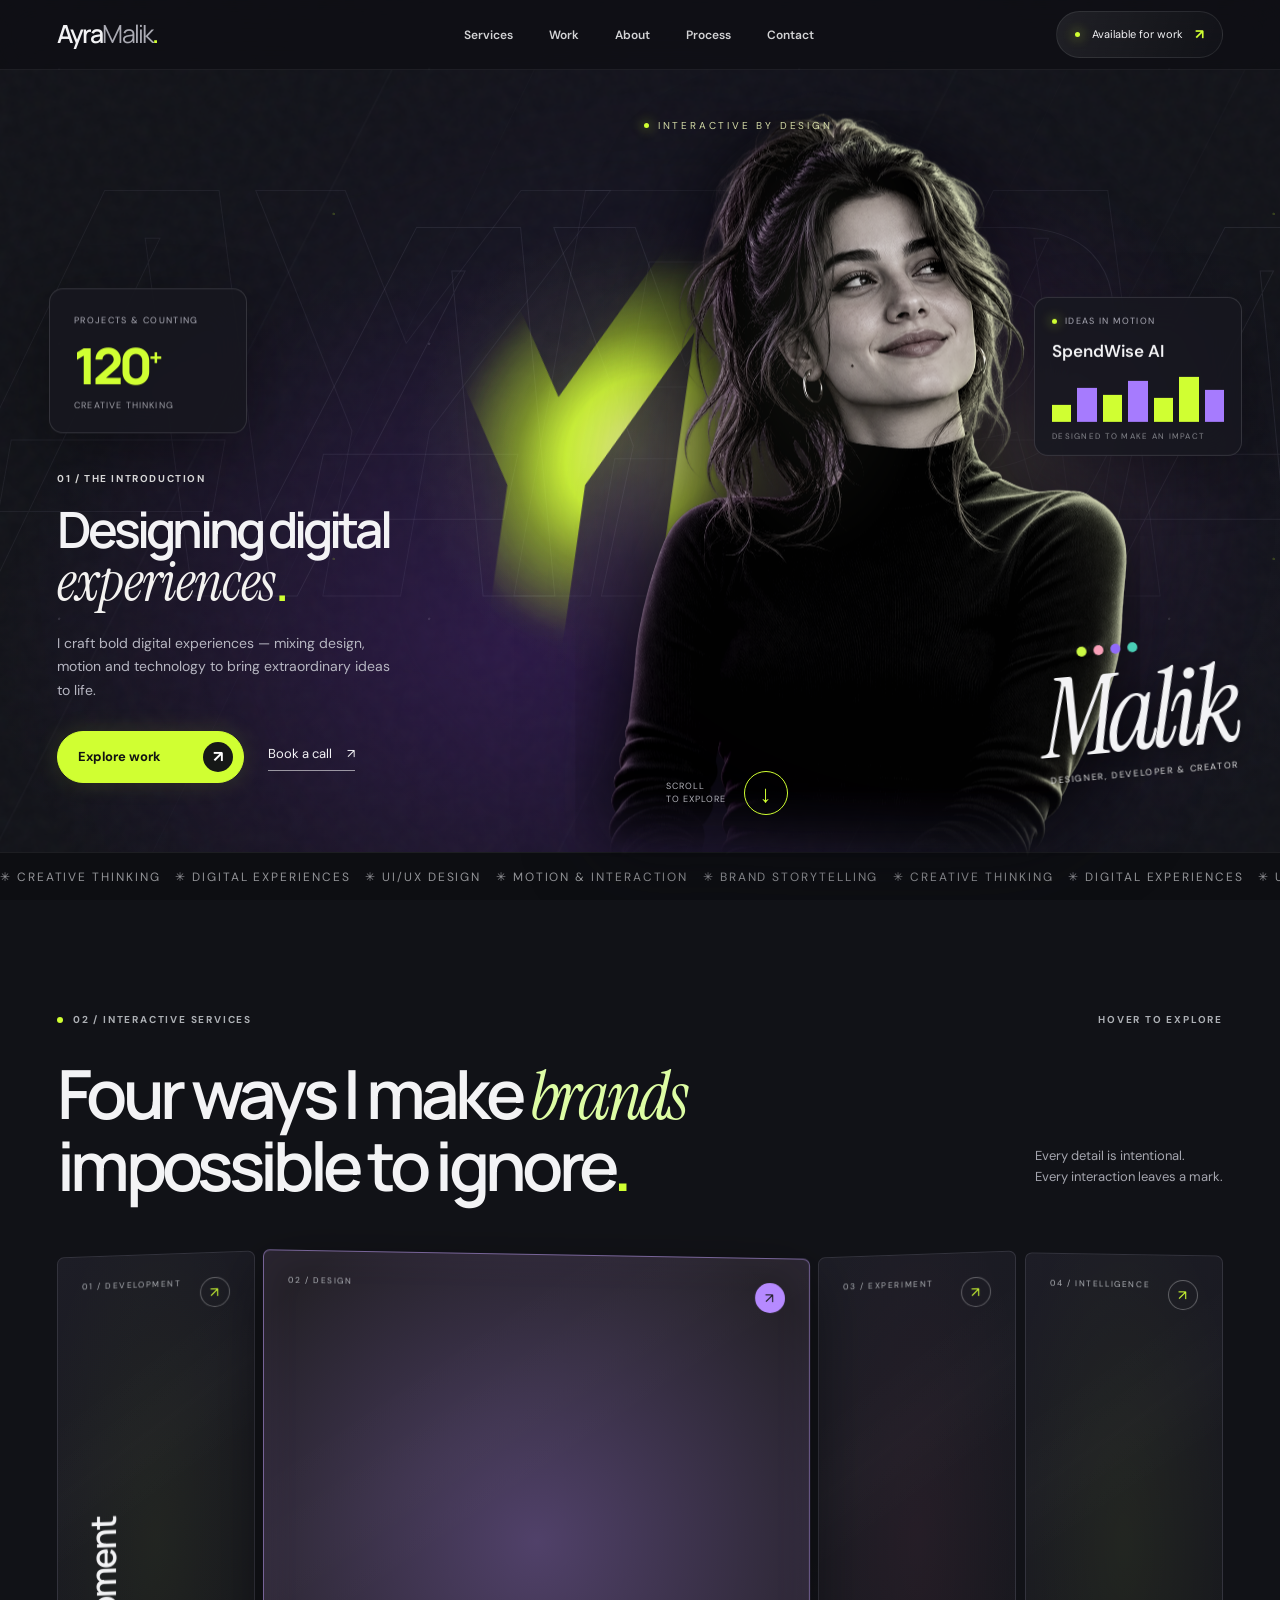
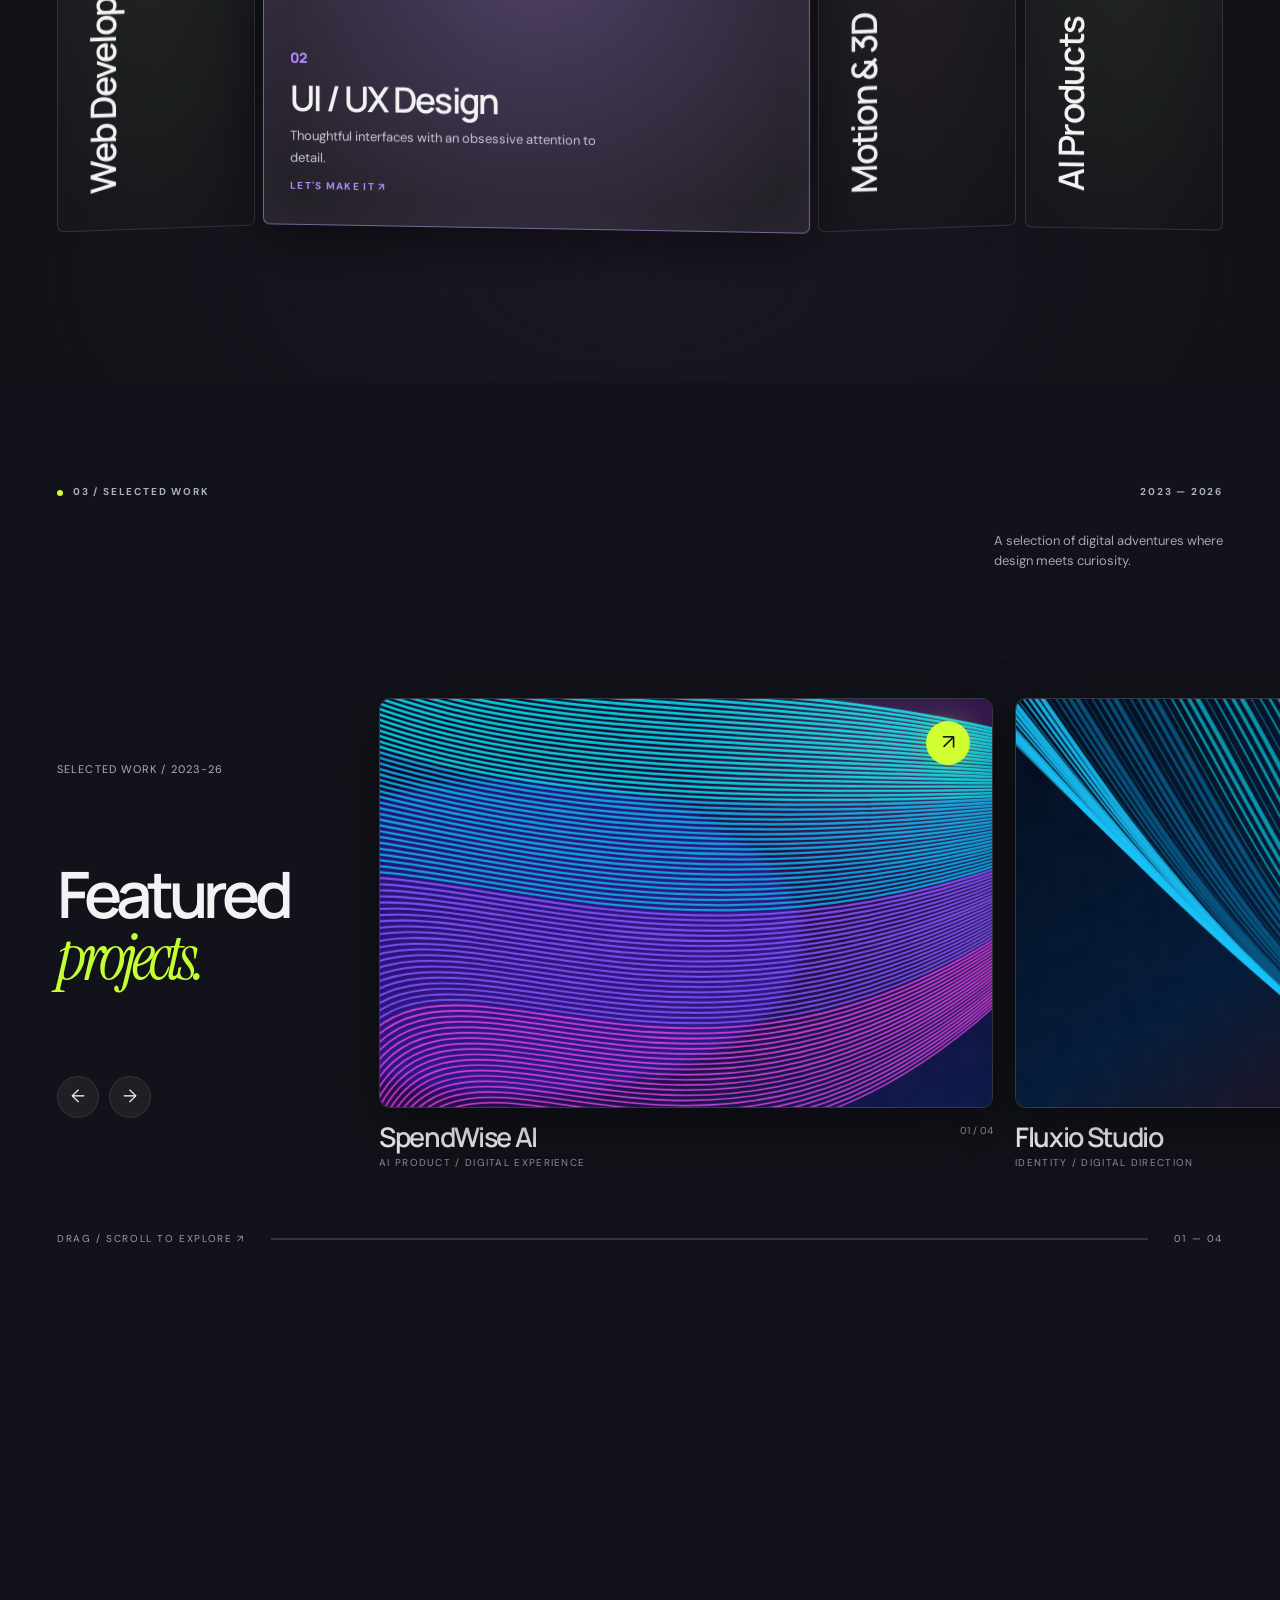
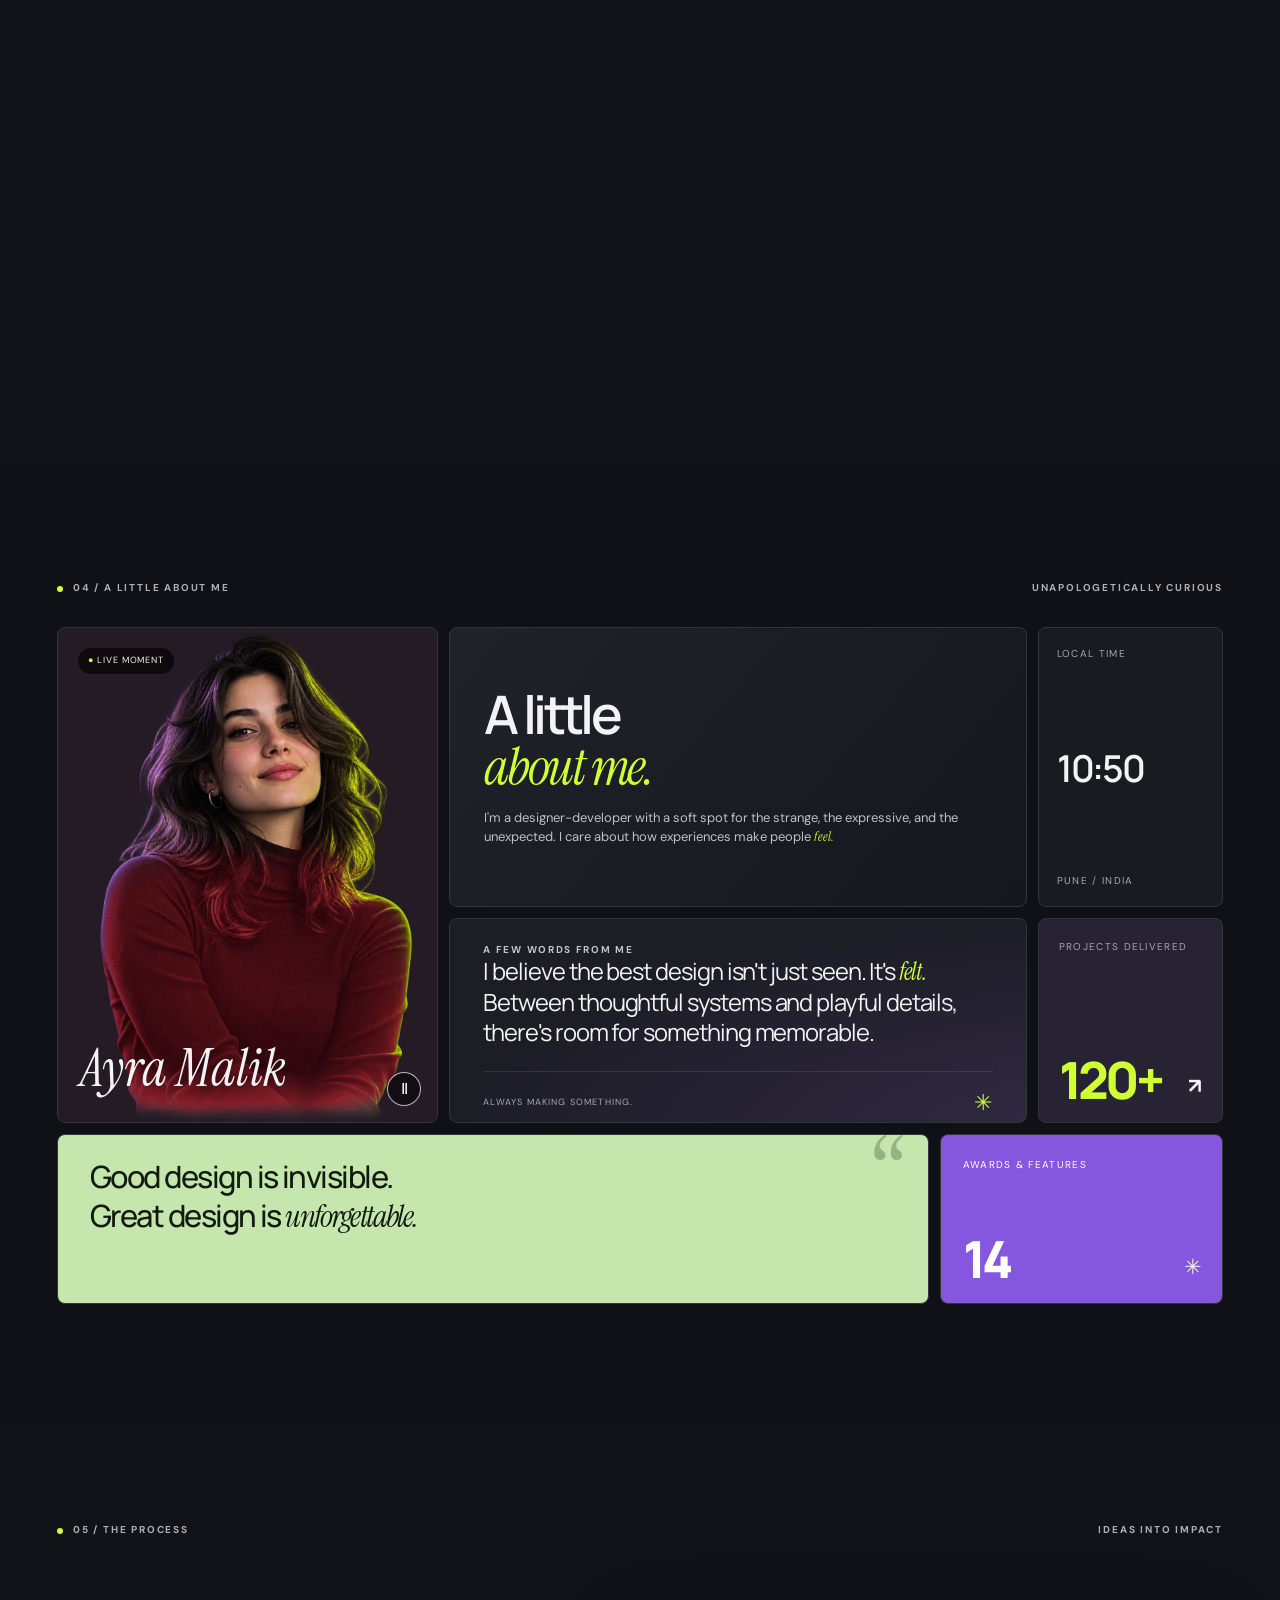
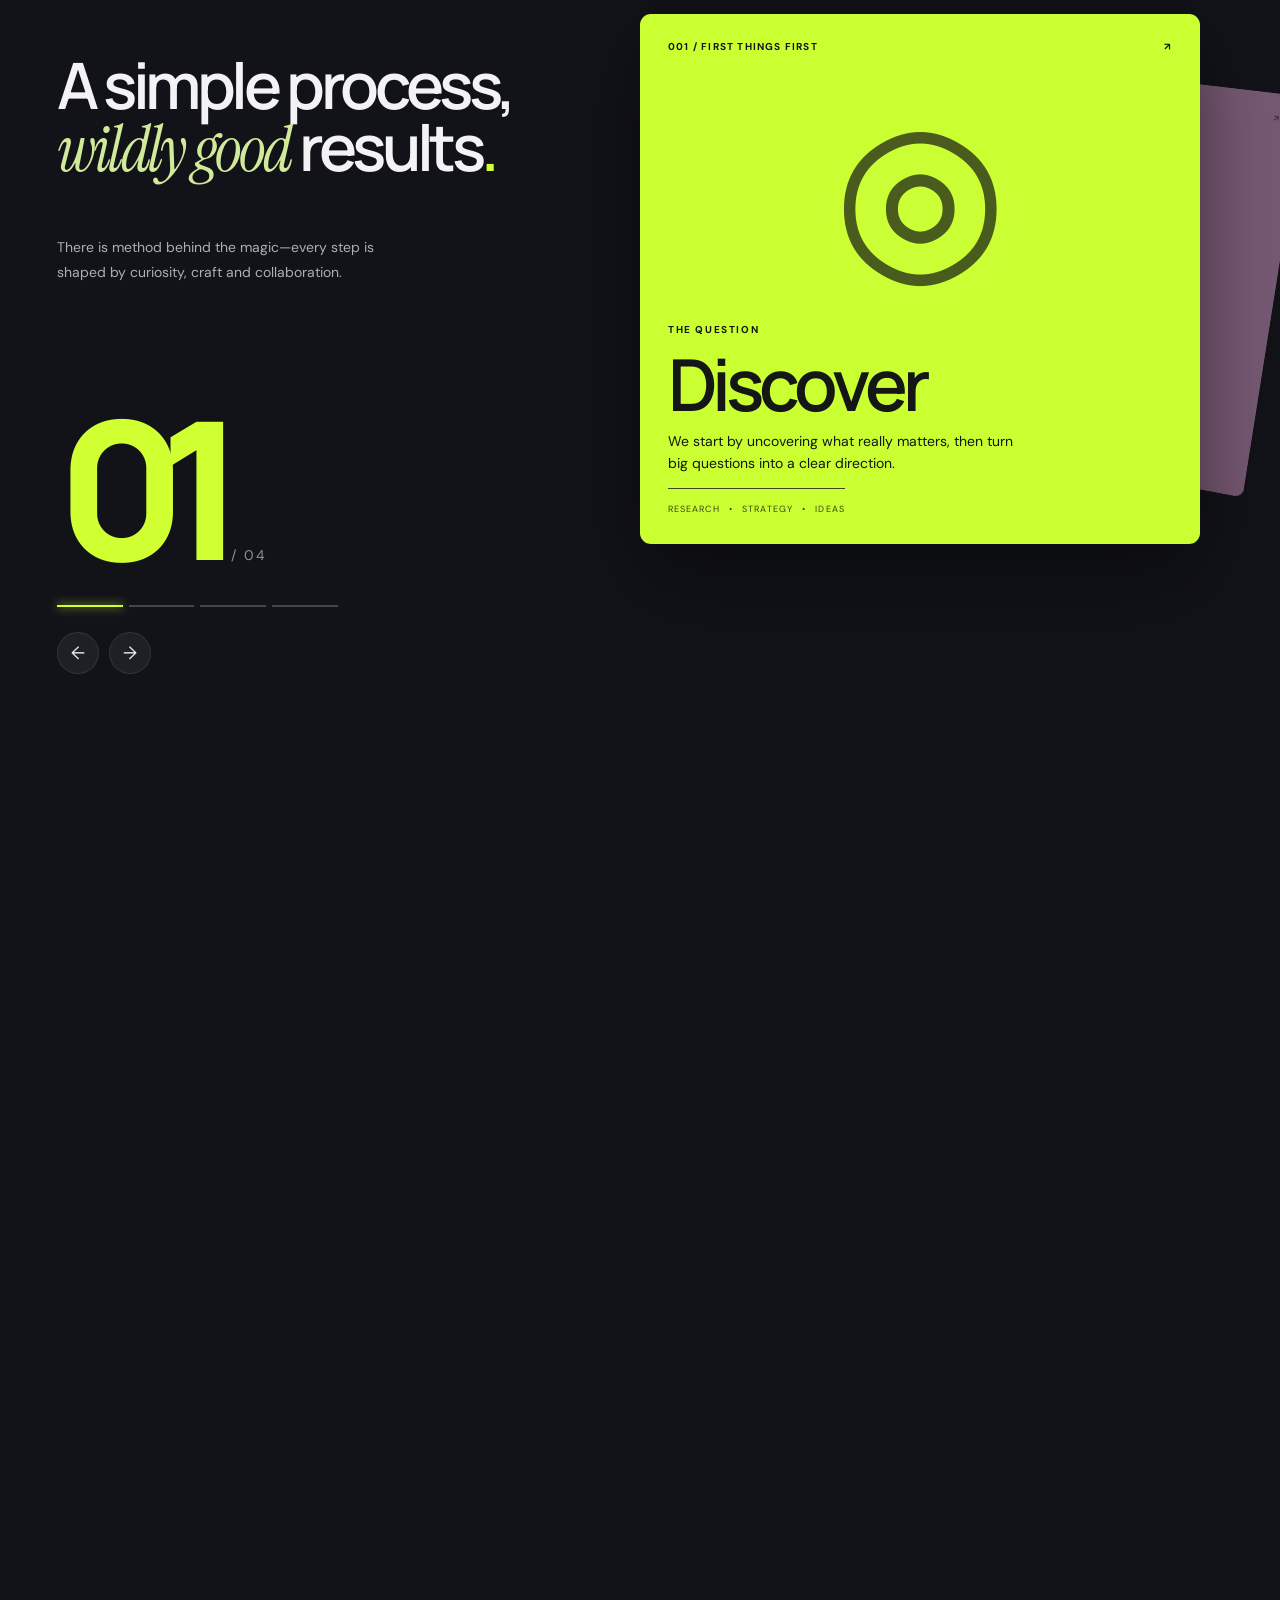
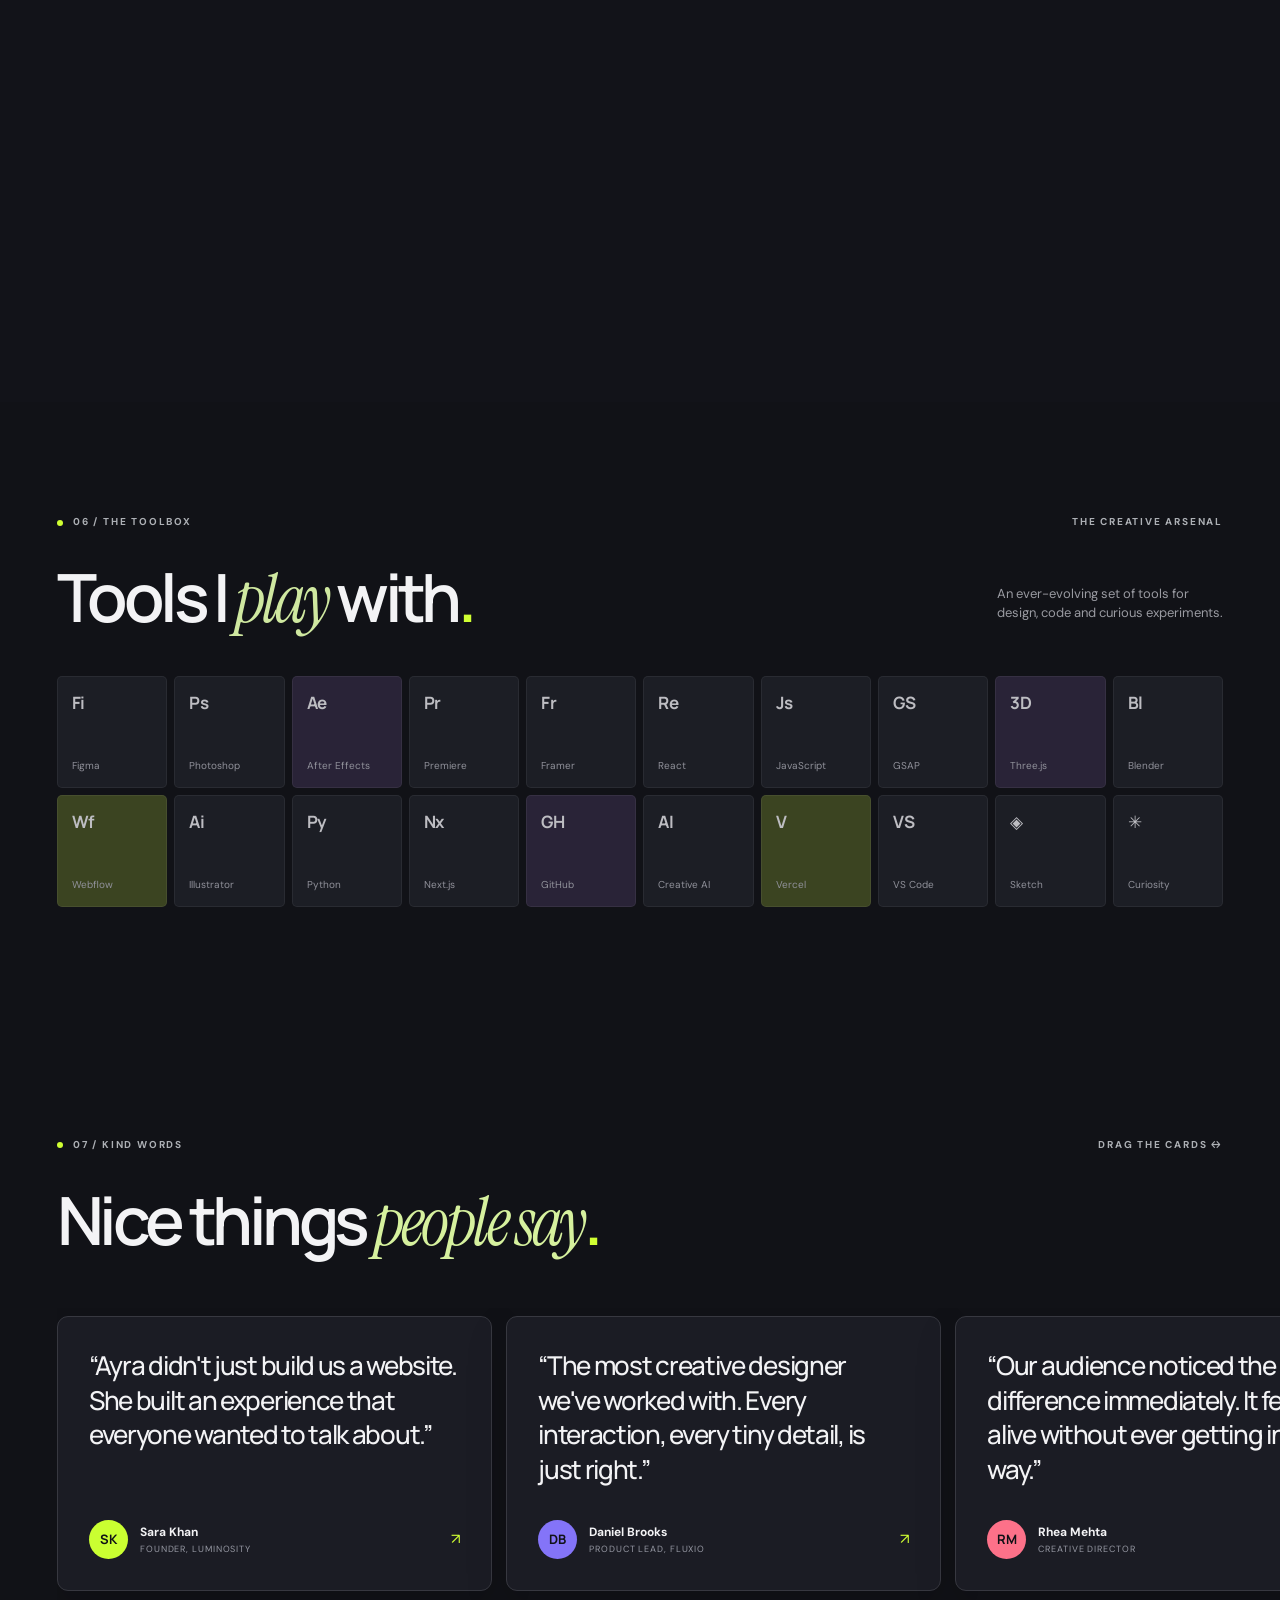
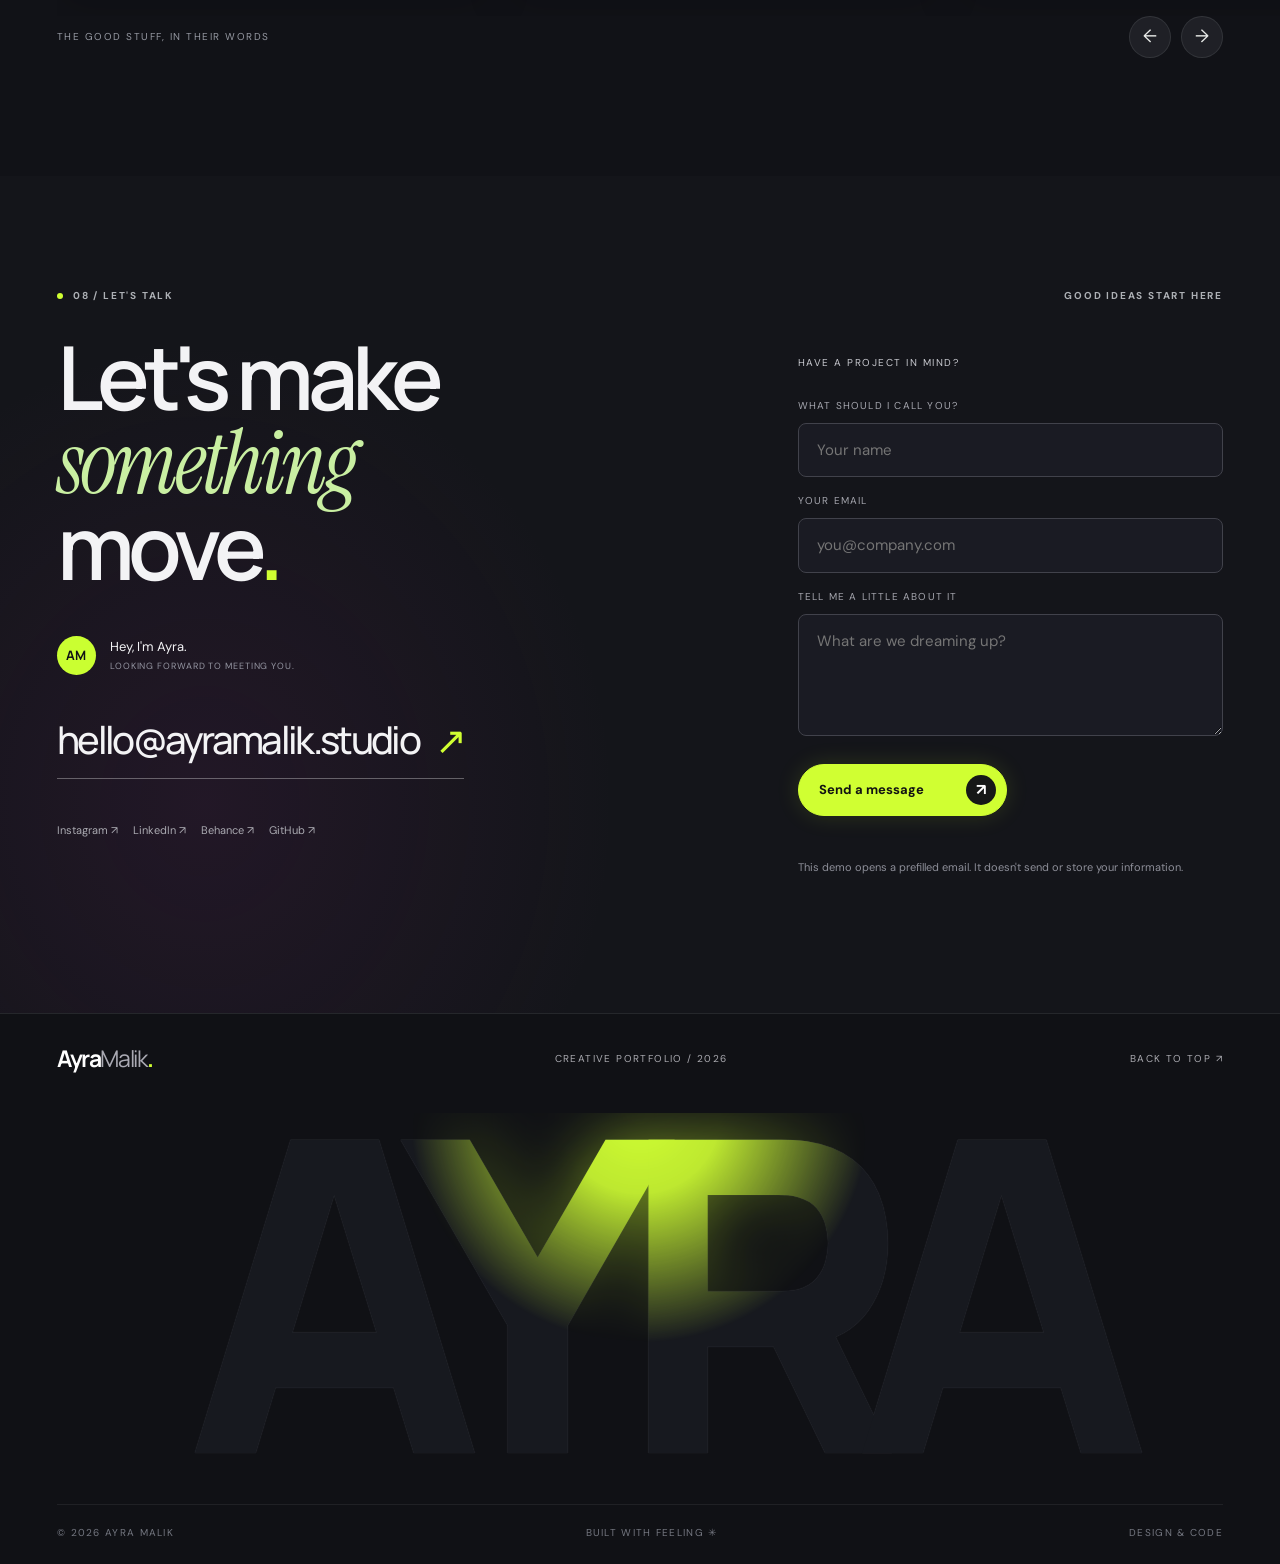
==== index.html @ 883110b2 "feat: add complete LimeShift AYRA V6 theme, high-res media, docs and QA evidence" ====
<!doctype html>
<html lang="en"><head>
<meta charset="utf-8"><meta name="viewport" content="width=device-width,initial-scale=1,viewport-fit=cover"><meta name="theme-color" content="#101114"><meta name="description" content="LimeShift theme — AYRA / Ayra Malik demo, an interactive creative portfolio with a cursor-reactive portrait, cinematic services, project gallery and motion-rich storytelling.">
<title>LimeShift — AYRA Interactive Portfolio Demo</title>
<link rel="preconnect" href="https://fonts.googleapis.com"><link rel="preconnect" href="https://fonts.gstatic.com" crossorigin>
<link href="https://fonts.googleapis.com/css2?family=DM+Sans:wght@400;500;600;700&family=Manrope:wght@400;500;600;700;800&family=Instrument+Serif:ital@0;1&display=swap" rel="stylesheet" media="print" onload="this.media='all'">
<link rel="stylesheet" href="styles.css">
<link rel="stylesheet" href="fidelity.css">
<script defer src="app.js"></script>
<script defer src="fidelity.js"></script>
</head><body>
<div class="intro" id="intro" aria-hidden="true"><div class="intro-slants"></div><div class="intro-word" aria-label="AYRA"><span>A</span><span>Y</span><span>R</span><span>A</span></div><small>DESIGN WITH INTENTION / PORTFOLIO 2026</small><button class="skip-intro" tabindex="-1" type="button">SKIP INTRO ↗</button></div>
<div class="cursor-ring" id="cursor-ring" aria-hidden="true"></div><div class="cursor-dot" id="cursor-dot" aria-hidden="true"></div>
<div class="site-progress" aria-hidden="true"><span></span></div>
<header class="site-header" id="top"><a href="#top" class="brand" aria-label="Ayra Malik home">Ayra<span>Malik</span><i>.</i></a><nav aria-label="Main navigation" id="main-nav"><a href="#services">Services</a><a href="#work">Work</a><a href="#about">About</a><a href="#process">Process</a><a href="#contact">Contact</a></nav><a href="#contact" class="availability magnetic"><span class="status-dot"></span>Available for work <b>↗</b></a><button id="menu-toggle" class="menu-toggle" type="button" aria-controls="main-nav" aria-expanded="false" aria-label="Open navigation"><span></span><span></span></button></header>
<main>
<section class="hero" id="home" aria-labelledby="hero-title" data-accent="hero">
 <div class="hero-grid"></div><div class="hero-noise"></div><div class="hero-purple"></div><div class="hero-halo" aria-hidden="true"></div><div class="hero-wire hero-wire-a" aria-hidden="true">AYRA</div><div class="hero-outline" aria-hidden="true">AYRA</div>
 <div class="hero-label"><span class="status-dot"></span> INTERACTIVE BY DESIGN</div>
 <div class="hero-big" id="hero-big" aria-hidden="true">AYRA</div>
 <div class="hero-portrait-wrap" id="hero-portrait-wrap"><div class="hero-portrait-glow"></div><div class="hero-portrait-depth" id="hero-portrait-depth"><img src="assets/hero-portrait.webp" width="1086" height="1448" alt="Creative designer Ayra, portrait with dark clothing and wavy hair" class="hero-portrait" decoding="async"><img src="assets/eyes-left.webp" width="1086" height="1448" class="hero-portrait eye-overlay" data-gaze="left" alt="" aria-hidden="true" decoding="async"><img src="assets/eyes-right.webp" width="1086" height="1448" class="hero-portrait eye-overlay" data-gaze="right" alt="" aria-hidden="true" decoding="async"><img src="assets/eyes-up.webp" width="1086" height="1448" class="hero-portrait eye-overlay" data-gaze="up" alt="" aria-hidden="true" decoding="async"><img src="assets/eyes-down.webp" width="1086" height="1448" class="hero-portrait eye-overlay" data-gaze="down" alt="" aria-hidden="true" decoding="async"></div><div class="hero-portrait-sheen"></div><span class="face-light" aria-hidden="true"></span></div>
 <div class="hero-float-card metrics-card" data-depth=".2"><small>PROJECTS & COUNTING</small><strong><span id="metric-counter">120</span><sup>+</sup></strong><span>CREATIVE THINKING</span></div>
 <div class="hero-float-card graph-card" data-depth="-.12"><small><span class="status-dot"></span> IDEAS IN MOTION</small><strong>SpendWise AI</strong><div class="bar-graph" aria-hidden="true"><span></span><span></span><span></span><span></span><span></span><span></span><span></span></div><p>DESIGNED TO MAKE AN IMPACT</p></div>
 <div class="hero-content"><span class="mini-index">01 / THE INTRODUCTION</span><h1 id="hero-title">Designing digital<br><em>experiences</em><span class="acid">.</span></h1><p>I craft bold digital experiences — mixing design, motion and technology to bring extraordinary ideas to life.</p><div class="hero-actions"><a class="button-acid magnetic" href="#work">Explore work <span>↗</span></a><a href="#contact" class="link-line magnetic">Book a call <b>↗</b></a></div></div>
 <div class="hero-signature"><div class="color-dots"><i></i><i></i><i></i><i></i></div><span>Malik</span><small>DESIGNER, DEVELOPER &amp; CREATOR</small></div>
 <a class="hero-down" href="#services" aria-label="Scroll to services"><span>SCROLL<br>TO EXPLORE</span><b>↓</b></a><div class="marquee" aria-hidden="true"><div>✳ CREATIVE THINKING &nbsp; ✳ DIGITAL EXPERIENCES &nbsp; ✳ UI/UX DESIGN &nbsp; ✳ MOTION & INTERACTION &nbsp; ✳ BRAND STORYTELLING &nbsp; ✳ CREATIVE THINKING &nbsp; ✳ DIGITAL EXPERIENCES &nbsp; ✳ UI/UX DESIGN &nbsp; ✳ MOTION & INTERACTION &nbsp; ✳ BRAND STORYTELLING &nbsp;</div></div>
</section>
<section class="services section" id="services" aria-labelledby="services-title"><div class="section-index"><span>02 / INTERACTIVE SERVICES</span><span>HOVER TO EXPLORE</span></div><div class="services-head"><h2 id="services-title" class="reveal">Four ways I make <em>brands</em><br>impossible to ignore<span class="acid">.</span></h2><p>Every detail is intentional.<br>Every interaction leaves a mark.</p></div><div class="services-grid" id="services-grid">
 <article class="service-card" role="button" data-accent="#bfed35" tabindex="0"><div class="service-top"><small>01 / DEVELOPMENT</small><span class="service-arrow">↗</span></div><div class="service-shine"></div><div class="service-inner"><span class="service-index">01</span><h3>Web Development</h3><p>Fast, functional websites built to stand out and perform.</p><span class="service-discover">LET'S MAKE IT ↗</span></div></article>
 <article class="service-card is-active" role="button" data-accent="#b68aff" tabindex="0"><div class="service-top"><small>02 / DESIGN</small><span class="service-arrow">↗</span></div><div class="service-shine"></div><div class="service-inner"><span class="service-index">02</span><h3>UI / UX Design</h3><p>Thoughtful interfaces with an obsessive attention to detail.</p><span class="service-discover">LET'S MAKE IT ↗</span></div></article>
 <article class="service-card" role="button" data-accent="#ff669a" tabindex="0"><div class="service-top"><small>03 / EXPERIMENT</small><span class="service-arrow">↗</span></div><div class="service-shine"></div><div class="service-inner"><span class="service-index">03</span><h3>Motion & 3D</h3><p>Vivid animation and dimensional worlds with purpose.</p><span class="service-discover">LET'S MAKE IT ↗</span></div></article>
 <article class="service-card" role="button" data-accent="#caff32" tabindex="0"><div class="service-top"><small>04 / INTELLIGENCE</small><span class="service-arrow">↗</span></div><div class="service-shine"></div><div class="service-inner"><span class="service-index">04</span><h3>AI Products</h3><p>Human-first products powered by intelligent technology.</p><span class="service-discover">LET'S MAKE IT ↗</span></div></article>
 </div></section>
<section class="work" id="work" aria-labelledby="work-title"><div class="work-sticky" id="work-sticky"><div class="work-head"><div class="section-index"><span>03 / SELECTED WORK</span><span>2023 — 2026</span></div><div class="work-heading-wrap"><h2 id="work-title" class="reveal">Selected<br><em>work</em><span class="acid">.</span></h2><p>A selection of digital adventures where<br>design meets curiosity.</p></div></div><div class="work-view"><div class="work-track" id="work-track"><div class="project-intro"><span>SELECTED WORK / 2023-26</span><strong>Featured<br><em>projects.</em></strong><div><button id="work-prev" aria-label="Previous project" type="button">←</button><button id="work-next" aria-label="Next project" type="button">→</button></div></div>
 <article class="project-card" tabindex="0" role="button" data-project="0"><div class="project-art"><img src="assets/spendwise.svg" alt="Electric teal, indigo and purple flowing fan design for SpendWise AI" width="2400" height="1500"><span class="project-open">↗</span></div><div class="project-info"><div><h3>SpendWise AI</h3><p>AI PRODUCT / DIGITAL EXPERIENCE</p></div><span>01 / 04</span></div></article>
 <article class="project-card" tabindex="0" role="button" data-project="1"><div class="project-art"><img src="assets/fluxio.svg" alt="Molten orange and electric blue abstract artwork for Fluxio Studio" width="2400" height="1500"><span class="project-open">↗</span></div><div class="project-info"><div><h3>Fluxio Studio</h3><p>IDENTITY / DIGITAL DIRECTION</p></div><span>02 / 04</span></div></article>
 <article class="project-card" tabindex="0" role="button" data-project="2"><div class="project-art"><img src="assets/inkwell.svg" alt="Red, pink, blue and teal flowing ink artwork for Inkwell Maze" width="2400" height="1500"><span class="project-open">↗</span></div><div class="project-info"><div><h3>Inkwell Maze</h3><p>EXPERIMENTAL / 3D IDENTITY</p></div><span>03 / 04</span></div></article>
 <article class="project-card" tabindex="0" role="button" data-project="3"><div class="project-art"><img src="assets/orbit.svg" alt="Luminous violet and magenta wave artwork for Orbit Labs" width="2400" height="1500"><span class="project-open">↗</span></div><div class="project-info"><div><h3>Orbit Labs</h3><p>WEB EXPERIENCE / INTERACTION</p></div><span>04 / 04</span></div></article>
 <div class="project-end"><small>YOUR PROJECT COULD BE NEXT</small><h3>Something<br><em>great?</em></h3><a href="#contact" class="button-acid magnetic">Let's collaborate <span>↗</span></a></div>
 </div></div><div class="work-bottom"><span>DRAG / SCROLL TO EXPLORE ↗</span><div class="work-progress"><div class="work-progress-fill"></div></div><span id="work-fraction">01 — 04</span></div></div></section>
<section class="about section" id="about" aria-labelledby="about-title"><div class="section-index"><span>04 / A LITTLE ABOUT ME</span><span>UNAPOLOGETICALLY CURIOUS</span></div><div class="about-grid"><div class="about-title-block"><h2 id="about-title" class="reveal">A little<br><em>about me.</em></h2><p>I'm a designer-developer with a soft spot for the strange, the expressive, and the unexpected. I care about how experiences make people <em>feel.</em></p><a href="#contact" class="text-cta">MORE ABOUT ME <b>↗</b></a></div>
 <div class="about-video media-tilt" id="about-video"><video autoplay muted loop playsinline preload="metadata" poster="assets/about-portrait.webp" aria-label="Animated portrait of designer in a red sweater"><source src="assets/about-loop.mp4" type="video/mp4"></video><span class="about-video-name">Ayra Malik</span><span class="about-live">● LIVE MOMENT</span><button id="video-toggle" type="button" aria-label="Pause portrait video">Ⅱ</button></div>
 <div class="about-story"><span class="eyebrow">A FEW WORDS FROM ME</span><p>I believe the best design isn't just seen. It's <em>felt.</em> Between thoughtful systems and playful details, there's room for something memorable.</p><div class="signature-line"><span>ALWAYS MAKING SOMETHING.</span><b>✳</b></div></div>
 <div class="about-clock"><span>LOCAL TIME</span><strong id="local-clock">09:41</strong><span id="clock-zone">PUNE / INDIA</span></div>
 <div class="about-quote"><span>“</span><p>Good design is invisible.<br>Great design is <em>unforgettable.</em></p></div><div class="about-stat"><span>PROJECTS DELIVERED</span><strong>120+</strong><b>↗</b></div><div class="about-stat violet"><span>AWARDS & FEATURES</span><strong>14</strong><b>✳</b></div>
 </div></section>
<section class="process" id="process" aria-labelledby="process-title"><div class="process-sticky"><div class="section-index"><span>05 / THE PROCESS</span><span>IDEAS INTO IMPACT</span></div><div class="process-layout"><div class="process-left"><h2 id="process-title">A simple process,<br><em>wildly good</em> results<span class="acid">.</span></h2><p>There is method behind the magic—every step is shaped by curiosity, craft and collaboration.</p><div class="process-counter"><strong id="process-num">01</strong><span>/ 04</span></div><div class="process-ticks"><i class="active"></i><i></i><i></i><i></i></div><div class="process-arrows"><button type="button" id="process-prev" aria-label="Previous process step">←</button><button type="button" id="process-next" aria-label="Next process step">→</button></div></div><div class="process-right"><div class="process-scene" id="process-scene">
 <article class="step-card step-discover active" data-stage="0"><div class="step-top"><span>001 / FIRST THINGS FIRST</span><span>↗</span></div><div class="step-symbol">◎</div><div class="step-bottom"><span>THE QUESTION</span><h3>Discover</h3><p>We start by uncovering what really matters, then turn big questions into a clear direction.</p><span class="step-chips">RESEARCH &nbsp; • &nbsp; STRATEGY &nbsp; • &nbsp; IDEAS</span></div></article>
 <article class="step-card step-design" data-stage="1"><div class="step-top"><span>002 / THE SPARK</span><span>✳</span></div><div class="step-symbol">◇</div><div class="step-bottom"><span>THE DIRECTION</span><h3>Design</h3><p>We explore, prototype and refine a visual language with a perspective all its own.</p><span class="step-chips">CONCEPT &nbsp; • &nbsp; DESIGN &nbsp; • &nbsp; MOTION</span></div></article>
 <article class="step-card step-develop" data-stage="2"><div class="step-top"><span>003 / MAKE IT REAL</span><span>↗</span></div><div class="step-symbol">⌘</div><div class="step-bottom"><span>THE BUILD</span><h3>Develop</h3><p>Interaction meets engineering: accessible, polished and built to feel effortless.</p><span class="step-chips">FRONTEND &nbsp; • &nbsp; 3D &nbsp; • &nbsp; PERFORMANCE</span></div></article>
 <article class="step-card step-launch" data-stage="3"><div class="step-top"><span>004 / THE BIG MOMENT</span><span>↗</span></div><div class="step-symbol">♧</div><div class="step-bottom"><span>THE REVEAL</span><h3>Launch</h3><p>We polish every detail, set it in motion and give your idea a beautiful launch.</p><span class="step-chips">TEST &nbsp; • &nbsp; REFINE &nbsp; • &nbsp; SHIP</span></div></article>
 </div></div></div></div></div></section>
<section class="tools section" id="tools" aria-labelledby="tools-title"><div class="section-index"><span>06 / THE TOOLBOX</span><span>THE CREATIVE ARSENAL</span></div><div class="tools-head"><h2 id="tools-title" class="reveal">Tools I <em>play</em> with<span class="acid">.</span></h2><p>An ever-evolving set of tools for<br>design, code and curious experiments.</p></div><div class="tools-grid" id="tools-grid">
 <div class="tool-tile" tabindex="0"><b>Fi</b><span>Figma</span></div><div class="tool-tile" tabindex="0"><b>Ps</b><span>Photoshop</span></div><div class="tool-tile" tabindex="0"><b>Ae</b><span>After Effects</span></div><div class="tool-tile" tabindex="0"><b>Pr</b><span>Premiere</span></div><div class="tool-tile" tabindex="0"><b>Fr</b><span>Framer</span></div><div class="tool-tile" tabindex="0"><b>Re</b><span>React</span></div><div class="tool-tile" tabindex="0"><b>Js</b><span>JavaScript</span></div><div class="tool-tile" tabindex="0"><b>GS</b><span>GSAP</span></div><div class="tool-tile" tabindex="0"><b>3D</b><span>Three.js</span></div><div class="tool-tile" tabindex="0"><b>Bl</b><span>Blender</span></div><div class="tool-tile" tabindex="0"><b>Wf</b><span>Webflow</span></div><div class="tool-tile" tabindex="0"><b>Ai</b><span>Illustrator</span></div><div class="tool-tile" tabindex="0"><b>Py</b><span>Python</span></div><div class="tool-tile" tabindex="0"><b>Nx</b><span>Next.js</span></div><div class="tool-tile" tabindex="0"><b>GH</b><span>GitHub</span></div><div class="tool-tile" tabindex="0"><b>AI</b><span>Creative AI</span></div><div class="tool-tile" tabindex="0"><b>V</b><span>Vercel</span></div><div class="tool-tile" tabindex="0"><b>VS</b><span>VS Code</span></div><div class="tool-tile" tabindex="0"><b>◈</b><span>Sketch</span></div><div class="tool-tile" tabindex="0"><b>✳</b><span>Curiosity</span></div>
</div></section>
<section class="testimonials section" id="testimonials"><div class="section-index"><span>07 / KIND WORDS</span><span>DRAG THE CARDS ↔</span></div><h2 class="reveal">Nice things <em>people say</em><span class="acid">.</span></h2><div class="review-viewport" id="review-viewport" tabindex="0" aria-label="Drag to read client testimonials"><div class="review-track"><article class="review-card"><p>“Ayra didn't just build us a website. She built an experience that everyone wanted to talk about.”</p><div class="review-foot"><span class="avatar">SK</span><div><b>Sara Khan</b><small>FOUNDER, LUMINOSITY</small></div><span>↗</span></div></article><article class="review-card"><p>“The most creative designer we've worked with. Every interaction, every tiny detail, is just right.”</p><div class="review-foot"><span class="avatar violet-avatar">DB</span><div><b>Daniel Brooks</b><small>PRODUCT LEAD, FLUXIO</small></div><span>↗</span></div></article><article class="review-card"><p>“Our audience noticed the difference immediately. It feels alive without ever getting in the way.”</p><div class="review-foot"><span class="avatar coral-avatar">RM</span><div><b>Rhea Mehta</b><small>CREATIVE DIRECTOR</small></div><span>↗</span></div></article><article class="review-card"><p>“Beautiful storytelling, brilliant craft and a process that made the complicated feel wonderfully simple.”</p><div class="review-foot"><span class="avatar green-avatar">JD</span><div><b>James Davis</b><small>FOUNDER, ORBIT LABS</small></div><span>↗</span></div></article></div></div><div class="reviews-controls"><span>THE GOOD STUFF, IN THEIR WORDS</span><div><button type="button" id="review-prev" aria-label="Previous review">←</button><button type="button" id="review-next" aria-label="Next review">→</button></div></div></section>
<section class="contact section" id="contact"><div class="section-index"><span>08 / LET'S TALK</span><span>GOOD IDEAS START HERE</span></div><div class="contact-columns"><div class="contact-main"><h2 class="reveal">Let's make<br><em>something</em><br>move<span class="acid">.</span></h2><span class="contact-person"><span class="avatar">AM</span><span>Hey, I'm Ayra.<small>LOOKING FORWARD TO MEETING YOU.</small></span></span><a class="contact-email" href="mailto:hello@ayramalik.studio">hello@ayramalik.studio <span>↗</span></a><div class="contact-social"><a href="https://www.instagram.com/" target="_blank" rel="noopener noreferrer">Instagram ↗</a><a href="https://www.linkedin.com/" target="_blank" rel="noopener noreferrer">LinkedIn ↗</a><a href="https://www.behance.net/" target="_blank" rel="noopener noreferrer">Behance ↗</a><a href="https://github.com/" target="_blank" rel="noopener noreferrer">GitHub ↗</a></div></div><form id="contact-form" class="contact-form" novalidate><span>HAVE A PROJECT IN MIND?</span><label for="name">WHAT SHOULD I CALL YOU?</label><input id="name" name="name" placeholder="Your name" autocomplete="name" required minlength="2"><label for="email">YOUR EMAIL</label><input id="email" name="email" type="email" placeholder="you@company.com" autocomplete="email" required><label for="message">TELL ME A LITTLE ABOUT IT</label><textarea id="message" name="message" rows="4" placeholder="What are we dreaming up?" required minlength="10"></textarea><button class="button-acid magnetic" type="submit">Send a message <span>↗</span></button><p id="form-response" role="status" aria-live="polite"></p><small>This demo opens a prefilled email. It doesn't send or store your information.</small></form></div></section>
</main>
<footer class="footer" id="footer"><div class="footer-top"><a href="#top">Ayra<span>Malik</span><i>.</i></a><div>CREATIVE PORTFOLIO / 2026</div><a href="#top">BACK TO TOP ↗</a></div><div class="footer-giant" id="footer-giant" aria-hidden="true"><div>AYRA</div><div>AYRA</div></div><div class="footer-bottom"><span>© 2026 AYRA MALIK</span><span>BUILT WITH FEELING ✳</span><span>DESIGN &amp; CODE</span></div></footer>
<dialog class="project-dialog" id="project-dialog" aria-labelledby="dialog-title"><div class="dialog-inner"><button type="button" id="dialog-close" class="dialog-close" aria-label="Close project detail">×</button><span class="eyebrow">SELECTED CASE STUDY</span><h2 id="dialog-title"></h2><img id="dialog-image" src="assets/spendwise.svg" width="2400" height="1500" alt="Selected project artwork"><p id="dialog-copy"></p><a href="#contact" class="button-acid" id="dialog-contact">DISCUSS A SIMILAR PROJECT <span>↗</span></a></div></dialog>
</body></html>
---- styles.css ----
:root{--bg:#101114;--bg2:#15161b;--card:#191a21;--white:#f4f4ef;--muted:#93949b;--lime:#caff2c;--purple:#9875ed;--coral:#fd6084;--border:rgba(255,255,255,.11);--gutter:clamp(22px,4.15vw,72px);--ease:cubic-bezier(.2,.75,.16,1);font-synthesis:none;scroll-behavior:smooth;color-scheme:dark}*,*:before,*:after{box-sizing:border-box}html{background:var(--bg);overflow-x:clip}body{margin:0;background:var(--bg);color:var(--white);font:400 15px/1.5 'DM Sans',Arial,sans-serif;overflow-x:clip}button,input,textarea{font:inherit}button{cursor:pointer}a{text-decoration:none;color:inherit}img,video{max-width:100%}::selection{background:var(--lime);color:var(--bg)}:focus-visible{outline:2px solid var(--lime);outline-offset:5px}em{font-family:'Instrument Serif',Georgia,serif;font-weight:400;font-style:italic}.acid{color:var(--lime)}h1,h2,h3,p{margin-top:0}h1,h2,h3{font-family:'Manrope',Arial,sans-serif;letter-spacing:-.069em;font-weight:600;line-height:1.07}h2{font-size:clamp(44px,5.2vw,86px)}h2 em{letter-spacing:-.043em}.section{padding:112px var(--gutter) 118px;position:relative}.section-index{display:flex;align-items:center;justify-content:space-between;font-size:10px;letter-spacing:.18em;font-weight:700;color:#adb0b5;margin-bottom:32px}.section-index span:first-child:before{content:'';display:inline-block;background:var(--lime);width:6px;height:6px;border-radius:50%;vertical-align:middle;margin-right:10px}.status-dot{display:inline-block;width:5px;height:5px;border-radius:50%;background:var(--lime);box-shadow:0 0 12px var(--lime);flex:none}.reveal{transition:transform 900ms var(--ease),opacity 900ms var(--ease)}.reveal:not(.in-view){transform:translate3d(0,28px,0);opacity:.32}.site-header{height:70px;padding:0 var(--gutter);position:fixed;z-index:50;top:0;left:0;right:0;display:flex;align-items:center;justify-content:space-between;background:rgba(16,17,20,.79);border-bottom:1px solid rgba(255,255,255,.045);backdrop-filter:blur(24px)}.brand,.footer-top>a:first-child{font:700 25px/.9 'Manrope',sans-serif;letter-spacing:-.08em}.brand span,.footer-top>a:first-child span{font-weight:400;color:#aaaab3}.brand i,.footer-top>a:first-child i{font-style:normal;color:var(--lime)}.site-header nav{display:flex;gap:36px;align-items:center;margin-left:5vw}.site-header nav a{font-size:12px;font-weight:600;color:#d3d3d5;transition:color .2s}.site-header nav a:hover,.site-header nav a.active{color:var(--lime)}.availability{display:flex;align-items:center;gap:12px;padding:12px 18px;border:1px solid var(--border);border-radius:30px;background:linear-gradient(110deg,rgba(255,255,255,.075),rgba(255,255,255,.015));font-size:11px;will-change:transform}.availability b{font-size:14px;color:var(--lime)}.menu-toggle{display:none;width:40px;height:40px;border:1px solid var(--border);background:#24252a;border-radius:11px;color:var(--white);z-index:55;position:relative}.menu-toggle span{display:block;width:18px;height:1px;margin:5px auto;background:#fff;transition:transform .2s}.site-progress{height:2px;position:fixed;left:0;top:0;right:0;z-index:70;pointer-events:none}.site-progress span{display:block;background:var(--lime);height:100%;width:0%;box-shadow:0 0 8px var(--lime)}
.intro{position:fixed;inset:0;z-index:100;display:grid;place-items:center;background:#0e0f12;overflow:hidden;transition:opacity .5s ease,visibility .5s}.intro.done{opacity:0;visibility:hidden;pointer-events:none}.intro-slants{position:absolute;inset:-40%;transform:rotate(-16deg);background:repeating-linear-gradient(90deg,transparent 0 150px,#17181b 151px 300px,transparent 302px 450px);opacity:.4}.intro-word{position:relative;display:flex;gap:0;transform:perspective(680px) rotateX(8deg) rotateY(-12deg);font:800 clamp(120px,27vw,350px)/.85 'Manrope',sans-serif;letter-spacing:-.11em;transform-style:preserve-3d}.intro-word span{color:#f1f2ef;animation:intro-letter .9s backwards var(--ease);display:inline-block}.intro-word span:nth-child(1),.intro-word span:nth-child(3){color:var(--lime)}.intro-word span:nth-child(2){animation-delay:.08s}.intro-word span:nth-child(3){animation-delay:.15s}.intro-word span:nth-child(4){animation-delay:.23s}.intro small{position:absolute;bottom:25px;left:var(--gutter);font-size:10px;color:#a8acb2;letter-spacing:.18em}.skip-intro{position:absolute;right:var(--gutter);bottom:22px;background:transparent;border:1px solid var(--border);color:#fff;padding:10px 18px;border-radius:30px;font-size:11px}.intro.done .intro-word{transform:translateY(-20px) scale(1.4)}@keyframes intro-letter{from{opacity:0;transform:translateY(80px) skewX(-23deg)}to{opacity:1;transform:translateY(0) skewX(0)}}
.cursor-ring,.cursor-dot{position:fixed;left:0;top:0;z-index:90;pointer-events:none;opacity:0;will-change:transform;mix-blend-mode:difference}.cursor-ring{width:38px;height:38px;border:1px solid rgba(255,255,255,.7);border-radius:50%;margin-left:-19px;margin-top:-19px;transition:width .2s,height .2s,margin .2s,background .2s}.cursor-ring.hovering{width:64px;height:64px;margin-left:-32px;margin-top:-32px;background:rgba(255,255,255,.14)}.cursor-dot{width:6px;height:6px;margin-left:-3px;margin-top:-3px;border-radius:50%;background:#fff}
.hero{height:max(820px,100svh);min-height:790px;position:relative;overflow:hidden;padding:0 var(--gutter);background:radial-gradient(ellipse 65% 50% at 47% 75%,#251832 0%,transparent 78%),radial-gradient(ellipse 40% 80% at 86% 72%,#1c1529 0%,transparent 80%),#111115}.hero-grid,.hero-noise{position:absolute;inset:0;pointer-events:none}.hero-grid{background-image:linear-gradient(116deg,transparent 33%,rgba(155,157,181,.06) 33.06%,transparent 33.13%,transparent 64%,rgba(155,157,181,.04) 64.06%,transparent 64.13%),radial-gradient(circle at 16% 25%,rgba(232,232,245,.3) 0 1px,transparent 1.5px),radial-gradient(circle at 71% 62%,rgba(200,255,36,.45) 0 1px,transparent 1.6px);background-size:100% 100%,310px 255px,470px 345px;opacity:.36}.hero-noise{opacity:.1;background-image:url('data:image/svg+xml,%3Csvg viewBox="0 0 100 100" xmlns="http://www.w3.org/2000/svg"%3E%3Cfilter id="n"%3E%3CfeTurbulence type="fractalNoise" baseFrequency=".7" numOctaves="3" seed="8"/%3E%3C/filter%3E%3Crect width="100" height="100" filter="url(%23n)" opacity=".3"/%3E%3C/svg%3E')}.hero-purple{position:absolute;width:60vw;height:52vw;min-width:600px;min-height:600px;border-radius:50%;background:#4b2b94;filter:blur(170px);opacity:.27;left:25%;top:25%;pointer-events:none}.hero-halo{position:absolute;inset:0;background:radial-gradient(circle 290px at var(--hx,48%) var(--hy,39%),rgba(203,254,42,.23),rgba(166,209,13,.085) 50%,transparent 100%);pointer-events:none;z-index:2;mix-blend-mode:screen}.hero-wire,.hero-outline,.hero-big{position:absolute;font-family:'Manrope',sans-serif;font-weight:800;line-height:1;letter-spacing:-.115em;user-select:none;white-space:nowrap}.hero-wire{font-size:clamp(340px,46vw,780px);left:-8vw;top:17%;color:transparent;-webkit-text-stroke:1px rgba(215,221,210,.1);transform:skewX(-9deg);z-index:0}.hero-wire-a{top:9%;left:2vw}.hero-outline{font-size:clamp(340px,42vw,720px);color:transparent;-webkit-text-stroke:1px rgba(170,172,184,.13);top:15%;right:-7vw;transform:skewX(-12deg)}.hero-big{font-size:clamp(340px,44vw,790px);left:7%;top:16%;color:transparent;background:radial-gradient(circle 260px at var(--mx,52%) var(--my,45%),#e4ff73 0%,var(--lime) 30%,rgba(204,252,36,.45) 48%,rgba(145,183,11,.045) 80%,transparent 100%);background-clip:text;-webkit-background-clip:text;z-index:1;transform:skewX(-8deg);filter:drop-shadow(0 0 8px rgba(191,255,0,.12));opacity:.92}.hero-label{position:absolute;top:128px;left:49%;font-size:10px;letter-spacing:.22em;color:#d3dfb7;display:flex;align-items:center;gap:9px;z-index:8}.hero-portrait-wrap{position:absolute;top:130px;bottom:54px;right:11%;width:min(39vw,580px);z-index:5;pointer-events:none;transform:translate3d(var(--portrait-x,0px),var(--portrait-y,0px),0)}.hero-portrait-glow{position:absolute;width:85%;height:75%;border-radius:50%;background:radial-gradient(ellipse,#5c3978 0%,#b1e526 35%,transparent 66%);filter:blur(95px);opacity:.13;top:10%;left:12%}.hero-portrait-depth{position:absolute;inset:0;transform:perspective(800px) rotateY(var(--face-rx,0deg)) rotateX(var(--face-ry,0deg)) translateZ(0);transform-origin:55% 58%;will-change:transform}.hero-portrait{position:absolute;height:100%;max-width:none;width:auto;max-height:100%;object-fit:contain;left:50%;transform:translateX(-50%);filter:grayscale(.89) contrast(1.12) brightness(.89) drop-shadow(0 15px 55px rgba(0,0,0,.8));mask-image:linear-gradient(to bottom,#000 82%,transparent 99%)}.hero-portrait-sheen{position:absolute;inset:-20% -18%;pointer-events:none;background:radial-gradient(ellipse 15% 22% at var(--fx,45%) var(--fy,32%),rgba(242,255,208,.23),transparent 100%);mix-blend-mode:screen}.face-light{position:absolute;width:140px;height:140px;border-radius:50%;left:var(--fx,45%);top:var(--fy,32%);transform:translate(-50%,-50%);background:radial-gradient(circle,rgba(255,245,197,.15),transparent 75%);filter:blur(20px);mix-blend-mode:screen}.hero-float-card{position:absolute;z-index:9;background:rgba(28,29,36,.75);border:1px solid rgba(255,255,255,.13);border-radius:14px;backdrop-filter:blur(20px);box-shadow:0 12px 32px rgba(0,0,0,.12);will-change:transform}.metrics-card{left:4.4%;top:34%;padding:18px 24px;min-width:190px}.metrics-card small,.graph-card small{font-size:9px;letter-spacing:.15em;color:#b0b0bb}.metrics-card strong{display:block;font:800 50px/1 'Manrope';letter-spacing:-.08em;color:var(--lime);margin:10px 0 2px}.metrics-card sup{font-size:24px}.metrics-card>span{font-size:9px;letter-spacing:.13em;color:#a0a0a8}.graph-card{right:3.8%;top:32%;width:208px;padding:17px 17px 13px}.graph-card small{display:flex;align-items:center;gap:8px}.graph-card strong{display:block;font-weight:600;margin-top:10px;font-size:17px}.bar-graph{height:58px;display:flex;align-items:end;gap:6px;padding-top:9px}.bar-graph span{width:calc(100%/7);height:var(--bar);background:var(--lime);animation:bar-dance 2s ease-in-out infinite alternate}.bar-graph span:nth-child(1){--bar:35%}.bar-graph span:nth-child(2){--bar:70%;background:#a67bfe;animation-delay:-.6s}.bar-graph span:nth-child(3){--bar:56%;animation-delay:-.1s}.bar-graph span:nth-child(4){--bar:83%;background:#a67bfe;animation-delay:-.4s}.bar-graph span:nth-child(5){--bar:50%;animation-delay:-.2s}.bar-graph span:nth-child(6){--bar:91%;animation-delay:-.7s}.bar-graph span:nth-child(7){--bar:65%;background:#a67bfe;animation-delay:-.35s}.graph-card p{margin:8px 0 0;font-size:8px;color:#8a8b91;letter-spacing:.16em}@keyframes bar-dance{to{height:calc(var(--bar) * .68)}}.hero-content{position:absolute;bottom:118px;left:var(--gutter);max-width:480px;z-index:11}.mini-index{display:block;color:#d7d7d7;font-size:10px;font-weight:700;letter-spacing:.16em;margin-bottom:18px}.hero-content h1{font-size:clamp(47px,4vw,70px);letter-spacing:-.078em;margin-bottom:22px}.hero-content h1 em{font-size:1.09em;letter-spacing:-.015em}.hero-content p{font-size:14px;color:#b9b9c0;line-height:1.8;max-width:440px;margin-bottom:28px}.hero-actions{display:flex;align-items:center;gap:24px}.button-acid{display:inline-flex;align-items:center;justify-content:space-between;gap:42px;border:0;border-radius:40px;background:var(--lime);color:#121312;font-size:13px;font-weight:700;padding:10px 10px 10px 20px;box-shadow:0 0 22px rgba(201,255,37,.15);min-height:48px;will-change:transform;transition:box-shadow .3s}.button-acid:hover{box-shadow:0 0 40px rgba(201,255,37,.35)}.button-acid span{display:grid;place-items:center;width:30px;height:30px;border-radius:50%;background:#161817;color:#fff;font-size:16px}.link-line{font-size:13px;padding-bottom:6px;border-bottom:1px solid rgba(255,255,255,.55);white-space:nowrap}.link-line b{margin-left:12px;font-weight:400}.hero-signature{position:absolute;right:3.3%;bottom:106px;z-index:12;transform:rotate(-5deg);text-align:right;pointer-events:none}.hero-signature>span{display:block;font:italic 130px/.86 'Instrument Serif',serif;letter-spacing:-.07em}.hero-signature small{font-size:9px;letter-spacing:.18em;color:#ddd}.color-dots{display:flex;gap:7px;justify-content:flex-start;margin:0 0 14px 40px}.color-dots i{width:10px;height:10px;border-radius:50%;background:#ccfa44}.color-dots i:nth-child(2){background:#fba2ba}.color-dots i:nth-child(3){background:#926bfc}.color-dots i:nth-child(4){background:#4bcfb7}.hero-down{display:flex;gap:18px;align-items:center;position:absolute;left:52%;bottom:85px;color:#b1b1b8;z-index:11;font-size:9px;letter-spacing:.12em}.hero-down b{border:1px solid var(--lime);border-radius:50%;width:44px;height:44px;display:grid;place-items:center;font:24px 'Instrument Serif',serif;color:var(--lime)}.marquee{position:absolute;bottom:0;left:0;right:0;height:48px;border-top:1px solid rgba(255,255,255,.09);background:#111116;white-space:nowrap;overflow:hidden;display:flex;align-items:center;font-size:12px;letter-spacing:.16em;color:#929397}.marquee div{animation:marquee 35s linear infinite}@keyframes marquee{to{transform:translateX(-45%)}}
.services{background:#101114;padding-bottom:155px}.services-head{display:flex;justify-content:space-between;align-items:end;gap:30px;margin-bottom:54px}.services-head h2{font-size:clamp(48px,5.5vw,86px);max-width:1000px;margin:0}.services-head h2 em{color:#d2ee8e}.services-head p{color:var(--muted);max-width:240px;font-size:13px;line-height:1.6}.services-grid{height:580px;display:flex;gap:10px;perspective:1200px;isolation:isolate}.service-card{--local-x:50%;--local-y:50%;position:relative;flex:1 1 0%;min-width:0;padding:24px;overflow:hidden;border-radius:13px;border:1px solid rgba(255,255,255,.12);background:#202026;cursor:crosshair;transition:flex 850ms cubic-bezier(.2,.82,.16,1),background-color .5s,border-color .5s,box-shadow .5s;transform:skewY(-1.5deg);isolation:isolate}.service-card:nth-child(even){transform:skewY(1.25deg)}.service-card.is-active,.service-card:hover,.service-card:focus-visible{flex:2.9 1 0%;background:#242128;border-color:var(--accent,var(--lime));box-shadow:inset 0 0 55px rgba(255,255,255,.025),0 0 60px rgba(0,0,0,.16);z-index:2}.service-card:before{content:'';position:absolute;inset:-25%;background:radial-gradient(circle 170px at var(--local-x) var(--local-y),color-mix(in srgb,var(--accent) 30%,transparent),transparent 95%);opacity:0;transition:opacity .4s;pointer-events:none}.service-card.is-active:before,.service-card:hover:before{opacity:1}.service-card:after{content:'';position:absolute;inset:0;background:linear-gradient(145deg,transparent 22%,rgba(255,255,255,.04) 34%,transparent 45%);opacity:.3}.service-top{position:relative;z-index:3;display:flex;justify-content:space-between;font-size:10px;letter-spacing:.16em;color:#adb0b5}.service-arrow{display:grid;place-items:center;width:30px;height:30px;border:1px solid rgba(255,255,255,.3);border-radius:50%;font-size:14px;transition:background .3s,color .3s}.service-card.is-active .service-arrow{background:var(--accent);color:#151617;border-color:transparent}.service-inner{position:absolute;bottom:31px;left:26px;right:26px;z-index:3;min-height:145px;display:flex;flex-direction:column;justify-content:end}.service-index{font:800 14px 'Manrope';color:var(--accent);margin-bottom:12px;opacity:0;transition:opacity .3s}.service-inner h3{font-size:clamp(26px,2.75vw,47px);line-height:1.07;white-space:nowrap;writing-mode:vertical-rl;transform:rotate(180deg);transform-origin:center;position:absolute;bottom:5px;left:0;margin:0;letter-spacing:-.05em;transition:all 700ms var(--ease)}.service-card.is-active .service-inner h3,.service-card:hover .service-inner h3,.service-card:focus-visible .service-inner h3{position:relative;bottom:auto;left:auto;writing-mode:horizontal-tb;transform:none;white-space:normal}.service-inner p{max-width:320px;font-size:13px;color:#c9c4d2;line-height:1.75;margin:8px 0;opacity:0;max-height:0;overflow:hidden;transition:opacity .3s,max-height .4s}.service-card.is-active .service-inner p,.service-card:hover .service-inner p{max-height:95px;opacity:1}.service-discover{font-size:10px;letter-spacing:.13em;color:var(--accent);font-weight:700;opacity:0;max-height:0;transition:all .3s}.service-card.is-active .service-discover,.service-card:hover .service-discover{opacity:1;max-height:20px}.service-card.is-active .service-index{opacity:1}
.work{height:365vh;position:relative;background:#14151a}.work-sticky{position:sticky;top:0;height:100svh;min-height:740px;overflow:hidden;padding:100px var(--gutter) 38px}.work-head{position:relative;z-index:3;pointer-events:none}.work-heading-wrap{display:flex;justify-content:space-between;align-items:end}.work-heading-wrap h2{font-size:clamp(60px,6vw,104px);line-height:.92;margin:0;opacity:var(--heading-opacity,1);transform:translateY(var(--heading-y,0));transition:opacity .1s}.work-heading-wrap h2 em{color:#d3f99a}.work-heading-wrap p{color:var(--muted);font-size:13px}.work-view{position:absolute;top:34%;left:var(--gutter);right:0;bottom:98px;overflow:visible;perspective:900px}.work-track{position:absolute;display:flex;gap:22px;align-items:center;height:100%;width:max-content;left:0;top:0;transform:translate3d(var(--work-x,0px),0,0);will-change:transform}.project-intro{flex:none;min-width:300px;width:360px;height:100%;padding:20px 35px 25px 0;display:flex;flex-direction:column;justify-content:space-between}.project-intro>span{font-size:11px;color:#aeb1b7;letter-spacing:.1em}.project-intro strong{font:600 clamp(50px,5vw,78px)/.95 'Manrope';letter-spacing:-.08em}.project-intro em{color:#c4ff33}.project-intro>div{display:flex;gap:10px}.project-intro button,.reviews-controls button,.process-arrows button{border:1px solid var(--border);background:#1f2026;color:#e7e9e7;width:42px;height:42px;border-radius:50%;font-size:18px;transition:background .2s,transform .2s}.project-intro button:hover,.reviews-controls button:hover,.process-arrows button:hover{background:var(--lime);color:#111;transform:scale(1.05)}.project-card{flex:none;width:min(46vw,670px);min-width:430px;height:100%;max-height:530px;cursor:pointer;transform-style:preserve-3d;will-change:transform}.project-art{height:84%;max-height:450px;border-radius:12px;position:relative;overflow:hidden;border:1px solid rgba(255,255,255,.08);box-shadow:0 18px 34px rgba(0,0,0,.2)}.project-art:after{content:'';position:absolute;inset:0;background:radial-gradient(circle 290px at var(--spot-x,50%) var(--spot-y,50%),rgba(255,255,255,.17),transparent);opacity:0;transition:opacity .24s;pointer-events:none}.project-card:hover .project-art:after{opacity:1}.project-art img{width:100%;height:100%;object-fit:cover;max-width:none;display:block;transform:scale(1.06) translate3d(var(--card-x,0px),var(--card-y,0px),0);will-change:transform;transition:filter .4s}.project-card:hover img{filter:saturate(1.25)}.project-open{position:absolute;right:22px;top:22px;width:44px;height:44px;border-radius:50%;background:var(--lime);color:#161717;display:grid;place-items:center;font-size:21px;box-shadow:0 0 25px rgba(200,255,30,.28);transition:transform .2s}.project-card:hover .project-open{transform:rotate(45deg)}.project-info{display:flex;justify-content:space-between;align-items:start;padding-top:15px}.project-info h3{font-size:27px;letter-spacing:-.055em;margin:0 0 3px}.project-info p{font-size:10px;letter-spacing:.13em;color:#8f919b}.project-info>span{font-size:10px;color:#9a9aa4}.project-end{width:370px;min-width:370px;height:100%;display:flex;flex-direction:column;justify-content:center;align-items:start;padding:35px}.project-end small{font-size:10px;letter-spacing:.15em;color:#b5b6bd}.project-end h3{font-size:67px;margin:24px 0}.project-end em{color:var(--lime)}.work-bottom{position:absolute;bottom:37px;left:var(--gutter);right:var(--gutter);display:flex;align-items:center;gap:26px;font-size:10px;letter-spacing:.16em;color:#9d9ea5}.work-progress{height:2px;flex:1;background:#3c3c47;position:relative}.work-progress-fill{height:100%;width:4%;background:var(--lime);box-shadow:0 0 14px var(--lime)}
.about{background:#101115}.about-grid{display:grid;grid-template-columns:1.16fr .75fr .75fr;grid-template-rows:255px 185px 190px;gap:12px}.about-grid>div{min-width:0;position:relative;border:1px solid var(--border);border-radius:12px;overflow:hidden;background:#1a1b21}.about-title-block{grid-column:1;grid-row:1/3;padding:42px;display:flex;flex-direction:column;justify-content:space-between;background:linear-gradient(135deg,#1c1e23,#15151b)!important}.about-title-block h2{font-size:clamp(55px,5.2vw,90px);line-height:.92}.about-title-block em{color:var(--lime)}.about-title-block p{font-size:16px;line-height:1.7;color:#bfc0c4;max-width:450px}.text-cta{font-size:11px;font-weight:700;letter-spacing:.13em;display:flex;justify-content:space-between;align-items:center;padding-bottom:11px;border-bottom:1px solid var(--border)}.about-video{grid-column:2;grid-row:1/3;background:#251617!important;transform-style:preserve-3d}.about-video video{width:100%;height:100%;object-fit:cover;object-position:center 25%;filter:saturate(.98);display:block}.about-video:after{content:'';position:absolute;inset:35% 0 0;background:linear-gradient(transparent,#13121acc);pointer-events:none}.about-video-name{position:absolute;left:22px;bottom:20px;font:italic 52px 'Instrument Serif';z-index:3}.about-live{position:absolute;top:20px;left:20px;border-radius:30px;background:rgba(0,0,0,.65);padding:6px 10px;font-size:9px;letter-spacing:.1em;z-index:3}.about-live:first-letter{color:var(--lime)}#video-toggle{position:absolute;right:16px;bottom:16px;width:34px;height:34px;border:1px solid rgba(255,255,255,.7);color:#fff;background:rgba(0,0,0,.5);z-index:4;border-radius:50%}.about-story{grid-column:3;grid-row:1/3;padding:29px;display:flex;flex-direction:column;justify-content:space-between;background:radial-gradient(ellipse at 120% 110%,rgba(167,115,237,.16),transparent 70%),#1d1d26!important}.eyebrow{font-size:10px;font-weight:700;letter-spacing:.17em;color:#c3c3ca}.about-story p{font:400 clamp(20px,2vw,31px)/1.32 'Manrope';letter-spacing:-.045em}.about-story p em{color:var(--lime)}.signature-line{display:flex;justify-content:space-between;align-items:center;color:#a8a8b2;font-size:9px;letter-spacing:.13em;border-top:1px solid var(--border);padding-top:14px}.signature-line b{font-size:22px;color:var(--lime)}.about-clock{padding:24px;display:flex;flex-direction:column;justify-content:space-between}.about-clock span,.about-stat span{font-size:10px;letter-spacing:.13em;color:#a6a7b0}.about-clock strong{font:600 42px 'Manrope';letter-spacing:-.06em}.about-quote{grid-column:2;grid-row:3;padding:24px;background:#c5e7ad!important;color:#131a10}.about-quote>span{position:absolute;top:0;right:17px;font:110px/.9 'Instrument Serif';opacity:.25}.about-quote p{font:500 23px/1.25 'Manrope';letter-spacing:-.05em}.about-quote em{font-weight:400}.about-stat{padding:22px;background:#272333!important;display:flex;flex-direction:column;justify-content:space-between}.about-stat strong{font:800 68px/.9 'Manrope';letter-spacing:-.08em;color:var(--lime)}.about-stat b{position:absolute;right:20px;bottom:20px;font-size:21px}.about-stat.violet{background:#8457de!important}.about-stat.violet span,.about-stat.violet strong{color:#fff}.about-stat.violet{grid-column:3;grid-row:3}
.process{height:420vh;position:relative;background:#131419}.process-sticky{position:sticky;top:0;height:100svh;min-height:720px;padding:100px var(--gutter) 45px;overflow:hidden}.process-layout{display:grid;grid-template-columns:1fr 1.25fr;height:calc(100% - 50px);gap:6vw}.process-left{display:flex;flex-direction:column;padding-top:85px;position:relative}.process-left h2{font-size:clamp(55px,5.2vw,90px);line-height:.97;max-width:560px}.process-left h2 em{color:#d1ea9a}.process-left p{max-width:320px;color:#aaaab1;font-size:14px;line-height:1.8}.process-counter{display:flex;align-items:baseline;gap:12px;margin-top:auto;margin-bottom:32px}.process-counter strong{font:800 clamp(130px,15vw,250px)/.9 'Manrope';letter-spacing:-.14em;color:var(--lime)}.process-counter span{font-size:14px;color:#8f9097;letter-spacing:.14em}.process-ticks{display:flex;gap:6px;width:58%;margin-bottom:25px}.process-ticks i{width:25%;height:2px;background:#45464a}.process-ticks i.active{background:var(--lime);box-shadow:0 0 10px var(--lime)}.process-arrows{display:flex;gap:10px}.process-right{position:relative;display:grid;place-items:center;perspective:1300px}.process-scene{position:relative;width:min(100%,560px);height:min(75vh,590px);transform-style:preserve-3d}.step-card{position:absolute;inset:5% 1%;padding:28px 30px;border-radius:20px;display:flex;flex-direction:column;justify-content:space-between;backface-visibility:hidden;will-change:transform,opacity;transform:translate3d(78%,25px,-250px) rotate(12deg) rotateY(-18deg) scale(.76);opacity:0;pointer-events:none;transition:transform 780ms var(--ease),opacity 500ms,box-shadow 350ms;overflow:hidden}.step-card.active{transform:translate3d(0,0,0) rotate(var(--step-tilt,0deg)) rotateY(0) scale(1);opacity:1;pointer-events:auto;box-shadow:0 30px 110px rgba(0,0,0,.27)}.step-card.behind{transform:translate3d(29%,-16px,-180px) rotate(9deg) rotateY(-13deg) scale(.84);opacity:.2}.step-card.past{transform:translate3d(-70%,-100px,-160px) rotate(-17deg) rotateY(13deg) scale(.77);opacity:0}.step-top{display:flex;justify-content:space-between;font-size:10px;letter-spacing:.12em;font-weight:700;position:relative;z-index:2}.step-symbol{font:400 200px/.9 'Manrope';text-align:center;align-self:center;opacity:.7;transition:transform .4s;transform:translate(var(--step-x,0px),var(--step-y,0px));text-shadow:0 0 90px rgba(255,255,255,.14)}.step-bottom{position:relative;z-index:2}.step-bottom>span:first-child{font-size:10px;letter-spacing:.16em;font-weight:700}.step-bottom h3{font-size:clamp(57px,5.6vw,90px);margin:7px 0}.step-bottom p{max-width:345px;font-size:14px;line-height:1.6;letter-spacing:0}.step-chips{display:inline-block;font-size:9px;letter-spacing:.12em;border-top:1px solid currentColor;padding-top:14px;opacity:.8}.step-discover{background:#caff31;color:#151616}.step-design{background:#8d61ec;color:#fff}.step-develop{background:#ff6588;color:#111}.step-launch{background:#f5f3ed;color:#151516}.step-card:after{content:'';position:absolute;width:420px;height:420px;border:1px solid currentColor;opacity:.08;border-radius:50%;right:-170px;top:35px;box-shadow:0 0 0 75px rgba(255,255,255,.04),0 0 0 150px rgba(255,255,255,.03)}
.tools{background:#111216}.tools-head{display:flex;justify-content:space-between;align-items:end;margin-bottom:40px}.tools-head h2{margin:0}.tools-head h2 em{color:#cfe8a0}.tools-head p{font-size:13px;color:#999aa1}.tools-grid{display:grid;grid-template-columns:repeat(10,minmax(0,1fr));gap:7px;perspective:1000px}.tool-tile{height:108px;display:flex;flex-direction:column;justify-content:space-between;position:relative;overflow:hidden;background:#1c1d23;border:1px solid rgba(255,255,255,.06);padding:14px;cursor:default;border-radius:4px;transition:background .17s,color .17s,border-color .17s,box-shadow .17s,transform .24s}.tool-tile b{font:700 17px 'Manrope';letter-spacing:-.03em;color:#bdbdc2}.tool-tile span{font-size:10px;color:#90919a}.tool-tile:before{content:'';position:absolute;inset:0;background:radial-gradient(circle at var(--tx,50%) var(--ty,50%),rgba(207,255,42,.2),transparent 80%);opacity:0}.tool-tile.nearby:before{opacity:1}.tool-tile:hover,.tool-tile:focus-visible{transform:translateY(-6px) perspective(700px) rotateX(var(--rx,0deg)) rotateY(var(--ry,0deg));background:#caff30;border-color:var(--lime);box-shadow:0 20px 40px rgba(204,255,45,.1)}.tool-tile:hover b,.tool-tile:hover span,.tool-tile:focus-visible b,.tool-tile:focus-visible span{color:#101010}.tool-tile:nth-child(6n+3){background:#292337}.tool-tile:nth-child(6n+3):hover{background:var(--lime)}.tool-tile:nth-child(11),.tool-tile:nth-child(17){background:#3b4421}.tool-tile:nth-child(11):hover,.tool-tile:nth-child(17):hover{background:var(--lime)}
.testimonials{background:#101114}.testimonials h2{margin-bottom:50px}.testimonials h2 em{color:#d6f19e}.review-viewport{overflow-x:auto;overflow-y:visible;cursor:grab;touch-action:pan-y;scrollbar-width:none;margin-right:calc(-1 * var(--gutter));padding-right:var(--gutter)}.review-viewport:active{cursor:grabbing}.review-viewport::-webkit-scrollbar{display:none}.review-track{display:flex;gap:14px;width:max-content;padding:8px 0 25px}.review-card{flex:none;width:min(34vw,485px);min-width:360px;height:275px;border:1px solid #363740;background:#1a1b20;border-radius:11px;padding:31px;display:flex;flex-direction:column;justify-content:space-between;transition:transform .25s,background .25s,border-color .25s;position:relative}.review-card:after{content:'';position:absolute;inset:0;border-radius:inherit;background:radial-gradient(circle 150px at var(--rc-x,50%) var(--rc-y,50%),rgba(204,255,38,.12),transparent);opacity:0;transition:opacity .2s;pointer-events:none}.review-card:hover{transform:translateY(-8px);border-color:#8a9c58}.review-card:hover:after{opacity:1}.review-card p{font:500 24px/1.34 'Manrope';letter-spacing:-.05em;margin:0}.review-foot{display:flex;align-items:center;gap:12px}.avatar{display:grid;place-items:center;width:39px;height:39px;border-radius:50%;background:#caff31;color:#101116;font:700 13px 'Manrope';flex:none}.violet-avatar{background:#8474f8}.coral-avatar{background:#fd7189}.green-avatar{background:#91dd8f}.review-foot div{display:flex;flex-direction:column;gap:2px}.review-foot b{font-size:12px}.review-foot small{font-size:9px;color:#9698a3;letter-spacing:.1em}.review-foot>span:last-child{margin-left:auto;color:var(--lime)}.reviews-controls{display:flex;justify-content:space-between;align-items:center;color:#9699a2;font-size:10px;letter-spacing:.15em}.reviews-controls>div{display:flex;gap:10px}
.contact{background:radial-gradient(ellipse 34% 45% at 20% 75%,rgba(100,38,107,.14),transparent),#14151a;padding-bottom:150px}.contact-columns{display:grid;grid-template-columns:1.2fr .8fr;gap:8vw}.contact-main h2{font-size:clamp(64px,6.9vw,115px);line-height:.92;margin-bottom:48px}.contact-main h2 em{color:#c9efa2}.contact-person{display:flex;align-items:center;gap:14px;font-size:13px;margin-bottom:38px}.contact-person>span:last-child{display:flex;flex-direction:column;gap:3px}.contact-person small{font-size:9px;color:#9596a2;letter-spacing:.1em}.contact-email{display:inline-flex;gap:16px;align-items:center;font:500 clamp(25px,3vw,44px) 'Manrope';letter-spacing:-.07em;border-bottom:1px solid rgba(255,255,255,.32);padding-bottom:12px}.contact-email span{color:var(--lime)}.contact-social{display:flex;gap:15px;flex-wrap:wrap;margin-top:43px;font-size:11px;color:#aaaab1}.contact-social a:hover{color:var(--lime)}.contact-form{display:flex;flex-direction:column;padding:20px 0;gap:9px}.contact-form>span{font-size:10px;letter-spacing:.15em;margin-bottom:12px;color:#c9cad0}.contact-form label{font-size:10px;letter-spacing:.12em;color:#a5a6ae;margin:7px 0 1px}.contact-form input,.contact-form textarea{width:100%;border:1px solid #3a3c44;border-radius:8px;background:#1c1e24;color:#fff;padding:15px 18px;outline:0;transition:border-color .2s,box-shadow .2s;resize:vertical}.contact-form input:focus,.contact-form textarea:focus{border-color:var(--lime);box-shadow:0 0 0 3px rgba(203,255,47,.08)}.contact-form .button-acid{align-self:start;margin-top:19px}.contact-form>small{font-size:11px;color:#8d8e98;margin-top:7px}.contact-form #form-response{font-size:12px;margin:0;color:var(--lime);min-height:18px}
.footer{background:#101114;position:relative;overflow:hidden;padding:34px var(--gutter) 24px;border-top:1px solid var(--border)}.footer-top,.footer-bottom{display:flex;align-items:center;justify-content:space-between;gap:20px}.footer-top{font-size:10px;letter-spacing:.14em;color:#aaaab0}.footer-top>a:first-child{font-size:23px;letter-spacing:-.06em;color:#fff}.footer-top>a:last-child{font-size:10px}.footer-giant{height:clamp(250px,34vw,530px);display:grid;align-items:center;position:relative;isolation:isolate}.footer-giant>div{grid-area:1/1;font:800 clamp(220px,34vw,620px)/.8 'Manrope';letter-spacing:-.13em;text-align:center;white-space:nowrap;user-select:none}.footer-giant>div:first-child{color:#1e2024;text-shadow:0 0 1px #3a3c40}.footer-giant>div:nth-child(2){color:var(--lime);mask-image:radial-gradient(circle 190px at var(--foot-x,50%) var(--foot-y,50%),black 12%,transparent 100%);-webkit-mask-image:radial-gradient(circle 190px at var(--foot-x,50%) var(--foot-y,50%),black 12%,transparent 100%);filter:drop-shadow(0 0 40px rgba(203,255,44,.32))}.footer-bottom{font-size:10px;letter-spacing:.13em;color:#747780;border-top:1px solid rgba(255,255,255,.065);padding-top:20px}.project-dialog{background:#17181c;border:1px solid #44454e;border-radius:18px;color:#fff;width:min(900px,calc(100vw - 30px));padding:0;max-height:90svh;box-shadow:0 30px 130px #000b}.project-dialog::backdrop{background:#000c;backdrop-filter:blur(8px)}.dialog-inner{padding:34px}.dialog-close{position:absolute;right:23px;top:18px;background:none;border:1px solid var(--border);color:#fff;border-radius:50%;width:40px;height:40px;font-size:24px}.dialog-inner h2{margin:28px 0;font-size:clamp(46px,6vw,85px)}.dialog-inner img{width:100%;max-height:340px;object-fit:cover;border-radius:10px}.dialog-inner p{font-size:16px;color:#c5c5cb;line-height:1.6;margin:22px 0}.dialog-inner .button-acid{margin-bottom:4px}
@media(max-width:1100px){.hero-float-card.graph-card{right:2%;width:175px}.hero-portrait-wrap{right:6%;width:45vw}.hero-signature{right:1%;bottom:130px}.hero-signature>span{font-size:100px}.hero-content{max-width:410px}.services-grid{height:530px}.about-grid{grid-template-columns:1.1fr .85fr .85fr}.about-title-block{padding:28px}.about-story{padding:21px}.about-stat strong{font-size:55px}.tools-grid{grid-template-columns:repeat(8,minmax(0,1fr))}.tool-tile{height:100px}.process-left h2{font-size:clamp(50px,5.4vw,80px)}}
@media(max-width:800px){.site-header{height:64px}.site-header nav{position:fixed;top:64px;left:0;right:0;display:flex;flex-direction:column;align-items:start;gap:0;background:#17191d;border-bottom:1px solid var(--border);padding:14px var(--gutter) 20px;margin:0;transform:translateY(-130%);visibility:hidden;transition:transform .36s var(--ease),visibility .36s;z-index:52}.site-header nav.open{transform:translateY(0);visibility:visible}.site-header nav a{font-size:19px;display:block;width:100%;padding:12px 0}.availability{margin-left:auto;margin-right:18px}.menu-toggle{display:block}.hero{height:900px;min-height:0}.hero-big{font-size:54vw;top:21%;left:2%}.hero-wire{font-size:64vw;top:10%}.hero-portrait-wrap{right:-11%;top:140px;bottom:100px;width:76vw;opacity:.78}.hero-label{top:115px;left:40%}.hero-float-card{transform:scale(.8);transform-origin:top left}.metrics-card{left:4%;top:34%}.graph-card{display:none}.hero-content{bottom:130px;max-width:370px}.hero-content h1{font-size:56px}.hero-content p{max-width:290px}.hero-signature{right:2%;bottom:172px}.hero-signature>span{font-size:76px}.hero-down{left:auto;right:var(--gutter);bottom:70px}.services-head{display:block}.services-head p{margin-top:24px}.services-grid{height:auto;display:grid;grid-template-columns:repeat(2,minmax(0,1fr));gap:12px}.service-card{height:290px;transform:none!important}.service-card .service-inner h3,.service-card.is-active .service-inner h3{position:relative;writing-mode:horizontal-tb;transform:none;font-size:24px;white-space:normal}.service-card .service-inner p,.service-card.is-active .service-inner p{max-height:none;opacity:1}.service-card .service-index{opacity:1}.service-card .service-discover{opacity:1;max-height:20px}.service-card .service-inner{min-height:auto}.work{height:auto;padding:90px 0 90px}.work-sticky{position:relative;height:auto;min-height:0;padding:0 var(--gutter)}.work-view{position:relative;inset:auto;overflow-x:auto;padding-bottom:10px;margin-right:calc(-1 * var(--gutter));scrollbar-width:none}.work-track{position:relative;inset:auto;width:max-content;height:auto;transform:none!important;gap:15px}.project-intro{display:none}.project-card{width:min(65vw,480px);min-width:285px;height:auto}.project-art{height:300px}.work-heading-wrap{margin-bottom:35px}.work-bottom{position:relative;left:auto;right:auto;bottom:auto;margin-top:22px}.about-grid{grid-template-columns:1fr 1fr;grid-template-rows:350px 290px 155px 155px}.about-title-block{grid-column:1;grid-row:1/3}.about-video{grid-column:2;grid-row:1/3}.about-story{grid-column:1;grid-row:3/5}.about-clock{grid-column:2;grid-row:3}.about-quote{grid-column:2;grid-row:4}.about-stat{display:none}.process{height:auto}.process-sticky{height:auto;min-height:0;position:relative;padding:90px var(--gutter)}.process-layout{display:block;height:auto}.process-left{padding-top:0}.process-counter{margin-top:30px;margin-bottom:20px}.process-counter strong{font-size:100px}.process-ticks{width:100%;max-width:350px}.process-arrows{margin-bottom:32px}.process-right{height:500px}.process-scene{width:min(100%,450px);height:490px}.tools-grid{grid-template-columns:repeat(5,minmax(0,1fr))}.contact-columns{gap:5vw}.footer-giant>div{font-size:34vw}}
@media(max-width:600px){:root{--gutter:20px}.section{padding:80px var(--gutter)}.section-index{font-size:9px;letter-spacing:.09em}.section-index span:last-child{font-size:8px}.availability{font-size:0;gap:6px;margin-right:12px;padding:11px}.availability b{font-size:15px}.hero{height:780px;min-height:0}.hero-big{top:20%;font-size:54vw}.hero-outline{font-size:55vw;top:25%}.hero-wire{top:16%}.hero-portrait-wrap{top:175px;bottom:140px;right:-26%;width:105vw;opacity:.72}.hero-label{left:var(--gutter);font-size:9px;top:95px}.hero-content{bottom:100px;max-width:calc(100% - 40px)}.hero-content h1{font-size:clamp(42px,11vw,62px);line-height:.99;margin-bottom:15px}.hero-content p{max-width:340px;color:#e1e1e4;font-size:12px;line-height:1.65;text-shadow:0 1px 8px #121212}.hero-actions{gap:13px}.button-acid{font-size:12px;gap:20px}.hero-signature{bottom:280px;right:5%;opacity:.6}.hero-signature>span{font-size:60px}.hero-down,.metrics-card{display:none}.hero .marquee{height:42px}.services-head h2{font-size:clamp(37px,9.5vw,54px)}.services-head{margin-bottom:28px}.services-grid{display:flex;flex-direction:column;gap:9px}.service-card{height:205px;flex:auto!important;min-height:205px}.service-inner h3,.service-card .service-inner h3{font-size:30px}.service-card .service-inner{bottom:20px;left:20px;right:20px}.service-card .service-inner p{font-size:12px;margin:5px 0}.service-top{font-size:9px}.work{padding-top:74px}.work-heading-wrap h2{font-size:60px}.work-heading-wrap p{display:none}.project-card{min-width:290px;width:76vw}.project-art{height:270px}.project-info h3{font-size:23px}.work-bottom>span:first-child{display:none}.about-grid{display:grid;grid-template-columns:1fr 1fr;grid-template-rows:auto 440px 240px 180px 135px;gap:9px}.about-title-block{grid-column:1/3;grid-row:1;padding:25px!important;min-height:390px}.about-title-block h2{font-size:58px}.about-title-block p{font-size:13px}.about-video{grid-column:1/3;grid-row:2}.about-story{grid-column:1/3;grid-row:3}.about-story p{font-size:23px}.about-clock{grid-column:1;grid-row:4}.about-quote{grid-column:2;grid-row:4;padding:17px}.about-quote p{font-size:18px}.about-stat{display:flex;grid-column:1;grid-row:5}.about-stat.violet{grid-column:2;grid-row:5}.about-stat strong{font-size:45px}.about-stat span{font-size:8px}.process-layout{display:block}.process-left h2{font-size:clamp(44px,10.5vw,65px)}.process-left p{font-size:13px}.process-counter strong{font-size:90px}.process-right{height:430px}.process-scene{height:410px}.step-card{inset:0;padding:24px}.step-symbol{font-size:125px}.step-bottom h3{font-size:60px}.step-bottom p{font-size:12px}.tools-head{display:block}.tools-head h2{font-size:58px}.tools-head p{font-size:12px;margin-top:20px}.tools-grid{grid-template-columns:repeat(4,minmax(0,1fr));gap:5px}.tool-tile{height:82px;padding:9px 6px;border-radius:3px}.tool-tile b{font-size:14px}.tool-tile span{font-size:8px;overflow:hidden;text-overflow:ellipsis}.testimonials h2{font-size:55px}.review-card{width:76vw;min-width:278px;height:268px;padding:22px}.review-card p{font-size:21px}.review-foot small{font-size:8px}.contact-columns{display:block}.contact-main h2{font-size:clamp(68px,15vw,104px)}.contact-email{font-size:clamp(22px,6vw,35px)}.contact-form{margin-top:70px}.contact-form .button-acid{width:100%}.footer-giant{height:180px}.footer-giant>div{font-size:38vw}.footer-top>div,.footer-bottom span:nth-child(2){display:none}.footer-bottom{font-size:8px}.cursor-ring,.cursor-dot{display:none}}
@media(prefers-reduced-motion:reduce){html{scroll-behavior:auto!important}*,*:before,*:after{animation:none!important;transition-duration:.001ms!important;scroll-behavior:auto!important}.intro{display:none}.reveal:not(.in-view){opacity:1;transform:none}.hero-big{color:rgba(205,255,47,.2)}.step-card{transition:none}.service-card{transition:none}}

/* V5 visual QA refinements: fixed bento placement and tablet portrait/readability. */
@media(min-width:801px){.about-stat:not(.violet){display:none}.about-clock{grid-column:1;grid-row:3}.about-quote{grid-column:2;grid-row:3}.about-stat.violet{grid-column:3;grid-row:3}}
@media(min-width:601px) and (max-width:800px){.metrics-card{display:none}.hero-big{opacity:.37}.hero-outline{opacity:.3}.hero-content{z-index:12}}
@media(max-width:600px){.hero-big{opacity:.28}.hero-outline{opacity:.2}.about-stat:not(.violet){display:flex}}

/* Eyes-only, alpha-masked high-resolution gaze frames. Base portrait stays sharp and static. */
.hero-portrait.eye-overlay{opacity:0;transition:opacity 170ms ease;pointer-events:none;filter:none;z-index:2}.hero-portrait.eye-overlay.visible{opacity:1}
@media(max-width:600px){.hero-signature{display:none}.hero-content{isolation:isolate}.hero-content:before{content:'';position:absolute;z-index:-1;left:-20px;right:-18px;top:-20px;bottom:-18px;background:linear-gradient(90deg,rgba(13,14,19,.57),rgba(13,14,19,.05));filter:blur(13px);pointer-events:none}}

/* Kinetic service light: gentle ambient color and a crossing beam in addition to pointer interaction. */
.service-card:before{opacity:.17}.service-card.is-active:before,.service-card:hover:before{opacity:.95}
.service-shine{position:absolute;inset:-50% -80%;z-index:1;pointer-events:none;transform:translate3d(-60%,0,0) rotate(-18deg);background:linear-gradient(90deg,transparent 38%,color-mix(in srgb,var(--accent) 14%,transparent) 50%,transparent 61%);animation:shutter-shine 8s ease-in-out infinite;opacity:.7}
.service-card:nth-child(2) .service-shine{animation-delay:-2s}.service-card:nth-child(3) .service-shine{animation-delay:-4s}.service-card:nth-child(4) .service-shine{animation-delay:-6s}
@keyframes shutter-shine{0%,16%{transform:translate3d(-58%,0,0) rotate(-18deg)}40%,100%{transform:translate3d(45%,0,0) rotate(-18deg)}}
@media(prefers-reduced-motion:reduce){.service-shine{animation:none;opacity:.12}}
---- fidelity.css ----
/* AYRA / V6 — video-reference fidelity, 13 Nov 2026.
   The source clip is a low-resolution angled screen recording, not original design files.
   Values here are intentionally documented and adjustable for matching. */
:root{--bg:#101116;--bg2:#15151b;--card:#1a1b22;--white:#f0f1ef;--muted:#a4a5ae;--lime:#d0ff32;--purple:#9d77f8;--coral:#ff5b81;--border:rgba(226,230,236,.10);--gutter:clamp(24px,4.45vw,82px);--ease:cubic-bezier(.22,.72,.12,1)}
html{scroll-padding-top:70px}body{background:#101116;color:#f3f3f5;text-rendering:optimizeLegibility;-webkit-font-smoothing:antialiased}section[id]{scroll-margin-top:70px}
.site-header{position:fixed;inset:0 0 auto;z-index:60;height:70px;backdrop-filter:blur(22px);-webkit-backdrop-filter:blur(22px);background:rgba(13,14,19,.70);border-bottom:1px solid rgba(255,255,255,.065)}
.site-header .brand{font-weight:600;letter-spacing:-.075em}.site-header nav a{transition:color .22s ease,opacity .22s}.site-header nav a:hover,.site-header nav a.active{color:var(--lime)}
.site-progress{z-index:65}.cursor-ring{width:42px;height:42px;margin:-21px 0 0 -21px;border:1px solid rgba(207,255,50,.8);mix-blend-mode:normal;box-shadow:0 0 18px rgba(196,255,42,.09),inset 0 0 15px rgba(196,255,42,.05);transition:width .25s,height .25s,margin .25s,background .25s,border-color .25s}.cursor-ring.hovering{width:74px;height:74px;margin:-37px 0 0 -37px;background:rgba(207,255,50,.09);border-color:var(--lime);box-shadow:0 0 28px rgba(207,255,50,.2)}.cursor-dot{background:var(--lime);box-shadow:0 0 10px rgba(208,255,50,.5);mix-blend-mode:normal}
.hero{height:max(810px,100svh);min-height:760px;background:radial-gradient(ellipse 54% 58% at 40% 72%,rgba(80,31,122,.35),transparent 75%),radial-gradient(ellipse 31% 53% at 83% 60%,rgba(61,37,93,.16),transparent 72%),#121319}.hero-grid{opacity:.42;background-size:100% 100%,370px 275px,470px 345px}.hero-purple{opacity:.18;filter:blur(148px);left:23%;top:25%}
.hero:before{content:"";position:absolute;inset:70px 0 0;pointer-events:none;opacity:.42;background:linear-gradient(117deg,transparent 22.9%,rgba(145,146,164,.1) 23%,transparent 23.13%,transparent 56%,rgba(145,146,164,.07) 56.2%,transparent 56.3%),linear-gradient(117deg,transparent 73%,rgba(155,151,181,.07) 73.1%,transparent 73.17%)}
.hero-halo{background:radial-gradient(circle 230px at var(--hx,50%) var(--hy,41%),rgba(210,255,48,.25),rgba(210,255,48,.09) 47%,transparent 100%);z-index:4;mix-blend-mode:screen;opacity:.9}
.hero-wire{top:11%;left:-5%;font-size:clamp(300px,44vw,740px);-webkit-text-stroke:1px rgba(185,185,210,.075);transform:skewX(-10deg)}.hero-outline{top:16%;right:-6%;font-size:clamp(300px,40vw,660px);-webkit-text-stroke:1px rgba(168,175,195,.11)}
.hero-big{font-size:clamp(290px,44vw,720px);left:9%;top:17%;letter-spacing:-.16em;opacity:.93;background:radial-gradient(circle 255px at var(--mx,43%) var(--my,42%),#f1ff9e 0,#ddff55 17%,#d0ff32 29%,rgba(190,237,32,.53) 48%,rgba(190,237,32,.03) 75%,transparent 82%);-webkit-background-clip:text;background-clip:text;color:transparent;-webkit-text-fill-color:transparent;filter:drop-shadow(0 3px 22px rgba(172,245,30,.14))}
.hero-label{top:118px;left:50.3%;font-size:10px;letter-spacing:.28em;color:#d4dba7}
.hero-portrait-wrap{right:11%;top:110px;bottom:36px;width:min(44vw,670px);z-index:7;filter:drop-shadow(0 20px 35px #08090eb3);transition:filter .3s;}
.hero-portrait-glow{width:95%;height:75%;left:2%;top:12%;filter:blur(70px);opacity:.24;background:radial-gradient(ellipse at 70% 50%,#d8ff44 0,#783a9a 36%,transparent 68%)}
.hero-portrait-depth{transform-origin:53% 38%;transform:perspective(1100px) rotateY(var(--face-rx,0deg)) rotateX(var(--face-ry,0deg)) translateZ(0)}
.hero-portrait{left:50%;height:100%;filter:grayscale(.86) contrast(1.15) brightness(.95) drop-shadow(0 12px 45px rgba(0,0,0,.5));mask-image:linear-gradient(to bottom,#000 83%,rgba(0,0,0,.95) 90%,transparent 99%)}.hero-portrait.eye-overlay{filter:grayscale(.86) contrast(1.15) brightness(.95);mask-image:none;transition:opacity .12s ease}
.hero-portrait-sheen{opacity:.3}.face-light{mix-blend-mode:soft-light;opacity:.42}
.hero-content{bottom:117px;left:var(--gutter);max-width:min(460px,38vw);z-index:12}.hero-content h1{font-size:clamp(50px,4.1vw,73px);line-height:1.01}.hero-content h1 em{color:#f3f2f0}.hero-content p{max-width:345px;color:#b6b6c1;font-size:14px;line-height:1.7}.hero-actions .button-acid{min-height:52px}.hero-signature{right:3.6%;bottom:118px;z-index:9}.hero-signature>span{font-size:clamp(80px,8.5vw,150px);text-shadow:0 8px 36px #000b}.hero-float-card{background:rgba(23,24,31,.87);backdrop-filter:blur(18px);border:1px solid rgba(255,255,255,.13);box-shadow:0 18px 60px #0005}.metrics-card{left:3.8%;top:32%;z-index:9;min-width:198px}.graph-card{top:33%;right:3%;z-index:9}.hero .marquee{background:#0d0e12;border-top:1px solid rgba(255,255,255,.065)}
.magnetic{will-change:transform;transition:transform .14s linear,background .24s,border-color .24s,color .24s,box-shadow .24s}.button-acid{background:var(--lime);border:1px solid var(--lime);box-shadow:0 0 23px rgba(207,255,44,.13)}.button-acid:hover{box-shadow:0 0 30px rgba(207,255,44,.32)}
.section{padding-top:112px;padding-bottom:118px}.services{background:radial-gradient(ellipse 50% 30% at 50% 90%,#1b1724,transparent),#111217;padding-bottom:154px}.services-head h2{font-size:clamp(47px,5.3vw,84px);line-height:1.02}.services-head h2 em{color:#ddfda4}.services-grid{height:575px;gap:8px}.service-card{background:linear-gradient(135deg,#1d1d26,#14151a);border-color:#33333d;border-radius:7px;transform:skewY(-2deg);transition:flex .78s cubic-bezier(.14,.8,.16,1),background .36s,box-shadow .35s,border-color .35s}.service-card:nth-child(even){transform:skewY(1deg)}.service-card.is-active,.service-card:focus-visible,.service-card:hover{flex:3.35 1 0%;border-color:color-mix(in srgb,var(--accent) 45%,#444);box-shadow:inset 0 0 44px color-mix(in srgb,var(--accent) 6%,transparent),0 18px 60px #0007}.service-card:before{background:radial-gradient(ellipse 45% 43% at var(--local-x,50%) var(--local-y,50%),color-mix(in srgb,var(--accent) 32%,transparent),transparent 95%)}.service-card .service-top,.service-card .service-inner{z-index:3}.service-card .service-shine{opacity:.5;animation-duration:9s}.service-card.is-active .service-shine{opacity:1}.service-card .service-arrow{color:var(--lime)}
.work{background:#12131a;height:365vh}.work-sticky{padding-top:101px;min-height:720px}.work-heading-wrap h2{font-size:clamp(58px,6vw,101px)}.work-view{top:35%;bottom:97px}.project-intro{width:300px;min-width:300px;justify-content:space-around}.project-intro strong{font-family:'Manrope';font-size:clamp(52px,5vw,76px);letter-spacing:-.078em}.project-card{width:min(48vw,690px);min-width:450px;max-height:540px}.project-art{border:1px solid #373944;border-radius:11px;box-shadow:0 20px 60px #0006}.project-card:hover .project-art{border-color:rgba(220,255,100,.45);box-shadow:0 24px 90px #0007,0 0 36px rgba(168,255,30,.07)}.project-info h3{letter-spacing:-.05em}.work-progress{background:#35343d}
.about{background:#101116}.about-grid{grid-template-columns:repeat(12,minmax(0,1fr));grid-template-rows:250px 200px 170px;gap:11px}.about-grid>div{border-radius:8px;border-color:#33353b}.about-title-block{grid-column:5/11;grid-row:1;padding:30px 34px;background:linear-gradient(130deg,#202129,#16171e)!important}.about-title-block h2{font-size:clamp(52px,4.8vw,80px);margin:0}.about-title-block p{font-size:12px;line-height:1.45;max-width:610px}.about-title-block .text-cta{display:none}.about-video{grid-column:1/5;grid-row:1/3;background:#241b25!important}.about-story{grid-column:5/11;grid-row:2;padding:23px 33px}.about-story p{font-size:clamp(18px,1.85vw,28px);line-height:1.25}.about-clock{grid-column:11/13;grid-row:1;padding:18px}.about-clock strong{font-size:clamp(25px,2.9vw,51px)}.about-stat:not(.violet){display:flex;grid-column:11/13;grid-row:2;padding:20px}.about-stat strong{font-size:clamp(42px,4vw,76px)}.about-quote{grid-column:1/10;grid-row:3;padding:22px 32px}.about-quote p{font-size:clamp(20px,2.4vw,35px)}.about-stat.violet{grid-column:10/13;grid-row:3;display:flex;padding:22px}.about-video video{object-fit:cover;object-position:center 24%}.about-video:after{background:linear-gradient(transparent 40%,#100e16c8)}
.process{background:#121319}.process-sticky{padding-top:100px;min-height:720px}.process-left h2{font-size:clamp(50px,5vw,88px)}.process-left p{color:#aaaeb8}.step-card{border-radius:11px;box-shadow:0 25px 100px #0006}.step-card.active{box-shadow:0 38px 90px #0006,0 0 45px color-mix(in srgb,currentColor 12%,transparent)}.step-card:not(.active){transition-duration:.75s}
.tools{background:#111217}.tools-grid{grid-template-columns:repeat(10,minmax(0,1fr));gap:7px}.tool-tile{height:112px;background:#1c1e25;border-radius:5px;transform-style:preserve-3d}.tool-tile.nearby{border-color:rgba(210,255,40,.35);background:color-mix(in srgb,var(--lime) 12%,#1c1e25);box-shadow:inset 0 0 21px rgba(201,255,25,.06),0 0 22px rgba(201,255,25,.06)}.tool-tile:hover{background:var(--lime);box-shadow:0 0 34px rgba(201,255,25,.25)}
.testimonials{background:#111217}.review-card{border-color:#373840;background:#1b1c24;box-shadow:0 16px 44px #0002}.review-card:hover{border-color:#caff2b;box-shadow:0 20px 56px #0004,0 0 17px #d2ff2520}.review-card p{font-size:clamp(20px,2.05vw,26px)}
.contact{background:radial-gradient(ellipse 32% 55% at 16% 75%,rgba(107,34,104,.16),transparent),#14151a}.contact-main h2{line-height:.94}.contact-form input,.contact-form textarea{background:#1a1b23;border-color:#41424b}.contact-form input:focus,.contact-form textarea:focus{border-color:var(--lime);box-shadow:0 0 18px #ceff2f19}
.footer{background:#101115}.footer-giant>div:first-child{color:#17191f;text-shadow:0 0 1px #3d3f47}.footer-giant>div:nth-child(2){filter:drop-shadow(0 0 34px rgba(204,255,42,.55));-webkit-mask-image:radial-gradient(circle 230px at var(--foot-x,50%) var(--foot-y,50%),black 0%,rgba(0,0,0,.9) 35%,transparent 100%);mask-image:radial-gradient(circle 230px at var(--foot-x,50%) var(--foot-y,50%),black 0%,rgba(0,0,0,.9) 35%,transparent 100%)}
/* Animation affordances: intentional interaction semantics without layout thrashing */
.spot-surface{--spot-x:50%;--spot-y:50%;isolation:isolate}.spot-surface:after{content:"";position:absolute;inset:0;background:radial-gradient(circle 280px at var(--spot-x) var(--spot-y),rgba(213,255,49,.11),transparent 72%);pointer-events:none;opacity:var(--spot-opacity,0);transition:opacity .25s;z-index:3}.spot-surface:hover:after,.spot-surface:focus-within:after{--spot-opacity:1}
#hero-portrait-wrap{will-change:transform}.hero-portrait-depth{will-change:transform}.hero-pulse{position:absolute;z-index:3;inset:18% 4% 23%;border:1px solid rgba(211,255,42,.1);border-radius:50%;filter:blur(1px);pointer-events:none;opacity:.24;animation:halo-breathe 5s ease-in-out infinite}@keyframes halo-breathe{50%{transform:scale(1.075);opacity:.5}}
.hero-float-card{--card-light:0.15}.hero-float-card:after{content:"";position:absolute;inset:-1px;border-radius:inherit;pointer-events:none;background:radial-gradient(circle 130px at var(--cx,50%) var(--cy,50%),rgba(213,255,45,var(--card-light)),transparent 95%)}
.scroll-cue{position:absolute;z-index:2;bottom:25px;right:4%;color:#9193a3;font-size:9px;letter-spacing:.23em}
@media(max-width:1200px){.about-grid{grid-template-rows:240px 190px 160px}.about-title-block h2{font-size:clamp(44px,5.2vw,68px)}.about-title-block p{font-size:12px}.about-story p{font-size:clamp(18px,1.8vw,24px)}.hero-signature>span{font-size:90px}.graph-card{right:1.7%}.hero-portrait-wrap{right:8%;width:48vw}}
@media(max-width:1000px){.hero-content{max-width:360px;bottom:140px}.hero-content h1{font-size:clamp(44px,5.4vw,59px)}.metrics-card{left:3%;top:35%}.hero-portrait-wrap{right:1%;width:59vw}.hero-signature{right:1%;bottom:115px}.graph-card{display:none}.about-grid{grid-template-rows:240px 190px 160px}.about-title-block{padding:25px}.about-story{padding:23px}}
@media(max-width:800px){.site-header{height:64px}.site-header nav{top:64px;background:rgba(18,18,24,.98);backdrop-filter:blur(25px)}.hero{height:890px;min-height:0}.hero-big{font-size:53vw;left:2%;top:20%;opacity:.75}.hero-wire{top:11%}.hero-portrait-wrap{right:-8%;top:136px;bottom:139px;width:73vw;opacity:.9}.hero-portrait{filter:grayscale(.80) contrast(1.11) brightness(.88)}.hero-content{left:var(--gutter);max-width:390px;bottom:110px}.hero-content:before{content:"";position:absolute;inset:-23px -20px;z-index:-1;background:linear-gradient(90deg,rgba(12,13,19,.75),rgba(12,13,19,.19));filter:blur(13px)}.hero-content h1{font-size:clamp(45px,7vw,58px)}.hero-label{left:auto;right:var(--gutter);top:92px}.hero-signature{right:1%;bottom:153px}.hero-signature>span{font-size:70px}.services-grid{height:auto;display:grid;grid-template-columns:repeat(2,minmax(0,1fr));gap:12px}.service-card,.service-card:nth-child(even){transform:none;min-height:300px;height:300px}.service-card:hover,.service-card.is-active{flex:1}.work{height:auto;padding:91px 0 82px}.work-sticky{min-height:0;height:auto;position:relative;overflow:visible;padding:0 var(--gutter)}.work-view{position:relative;top:auto;left:auto;right:auto;bottom:auto;overflow-x:auto;max-width:calc(100% + var(--gutter));scrollbar-width:none}.work-track{position:relative;left:auto;top:auto;height:auto;transform:none!important;gap:14px}.work-heading-wrap{margin-bottom:30px}.project-intro{display:none}.project-card{width:60vw;min-width:300px;max-height:none}.project-art{height:300px}.work-bottom{position:relative;bottom:auto;left:auto;right:auto;margin-top:25px}.about-grid{grid-template-columns:repeat(6,minmax(0,1fr));grid-template-rows:300px 200px 155px 155px}.about-video{grid-column:1/3;grid-row:1/3}.about-title-block{grid-column:3/7;grid-row:1}.about-story{grid-column:3/7;grid-row:2}.about-quote{grid-column:1/7;grid-row:3}.about-clock{grid-column:1/3;grid-row:4}.about-stat:not(.violet){grid-column:3/5;grid-row:4;display:flex}.about-stat.violet{grid-column:5/7;grid-row:4;display:flex}.about-clock strong,.about-stat strong{font-size:36px}.process{height:auto}.process-sticky{position:relative;height:auto;min-height:0}.process-layout{display:block;height:auto}.process-left{padding:0}.process-counter{margin-top:28px}.process-right{margin-top:20px;height:490px}.process-scene{height:460px;width:min(100%,490px)}.step-card{inset:0}.tools-grid{grid-template-columns:repeat(6,minmax(0,1fr))}}
@media(max-width:600px){:root{--gutter:20px}.hero{height:790px}.hero-portrait-wrap{top:153px;bottom:145px;right:-22%;width:106vw;opacity:.77}.hero-big{top:20%;left:0;font-size:54vw;opacity:.48}.hero-label{left:20px;right:auto;top:92px}.hero-content{bottom:91px;max-width:calc(100% - 40px)}.hero-content h1{font-size:clamp(44px,11.3vw,62px);max-width:350px}.hero-content p{max-width:318px;color:#e1e1e7;font-size:12px}.hero-signature{display:none}.hero-halo{opacity:.55}.services{padding-bottom:80px}.services-grid{display:flex;flex-direction:column}.service-card,.service-card:nth-child(even){height:200px;min-height:200px;transform:none}.service-card .service-inner h3{font-size:29px}.work{padding-top:82px}.work-heading-wrap h2{font-size:clamp(50px,14vw,64px)}.project-card{width:77vw;min-width:286px}.project-art{height:260px}.about-grid{display:grid;grid-template-columns:repeat(2,minmax(0,1fr));grid-template-rows:385px auto 215px 180px 135px 135px;gap:10px}.about-video{grid-column:1/3;grid-row:1}.about-title-block{grid-column:1/3;grid-row:2;min-height:360px}.about-story{grid-column:1/3;grid-row:3}.about-quote{grid-column:1/3;grid-row:4;padding:20px}.about-clock{grid-column:1;grid-row:5}.about-stat:not(.violet){grid-column:2;grid-row:5;display:flex}.about-stat.violet{grid-column:1/3;grid-row:6;display:flex}.about-title-block h2{font-size:56px}.about-title-block p{font-size:13px}.about-story p{font-size:22px}.about-clock strong,.about-stat strong{font-size:46px}.about-quote p{font-size:20px}.process-sticky{padding:85px var(--gutter)}.process-left h2{font-size:clamp(44px,10.5vw,64px)}.process-right{height:440px}.process-scene{height:416px}.tools-grid{grid-template-columns:repeat(4,minmax(0,1fr))}.tool-tile{height:84px}.footer-giant>div{font-size:38vw}.hero-pulse{display:none}}
@media(max-width:350px){.hero-content h1{font-size:42px}.hero-content p{max-width:278px}.hero-actions{gap:9px}.hero .button-acid{padding:12px 14px}.services-head h2{font-size:36px}.about-title-block h2{font-size:51px}.project-card{width:81vw;min-width:250px}.review-card{min-width:254px}}
@media(prefers-reduced-motion:reduce){.hero-pulse{animation:none}.service-card{transition:none!important}.hero-portrait-wrap,.hero-portrait-depth{transform:none!important}.tool-tile{transform:none!important}.work-track{will-change:auto}.hero-portrait.eye-overlay{transition:none}}
/* QA correction pass: avoid duplicated gallery headings, bento collisions and clipped process cards. */
@media(min-width:801px){
.work-heading-wrap h2{position:absolute!important;width:1px!important;height:1px!important;padding:0!important;margin:-1px!important;overflow:hidden!important;clip-path:inset(50%)!important;white-space:nowrap!important;opacity:0!important}
.work-heading-wrap{min-height:36px;justify-content:flex-end}
.about-grid{grid-template-rows:280px 205px 170px}
.about-title-block{gap:12px;justify-content:center}
.about-title-block h2{font-size:clamp(48px,4.15vw,67px);margin:0;line-height:.96}
.about-title-block p{font-size:13px;line-height:1.52;margin:4px 0 0;max-width:650px}
.process-scene{height:min(60vh,530px)}
.process-right{min-height:0}
.step-card{inset:0;padding:25px 28px}
}
@media(min-width:801px) and (max-height:810px){.process-scene{height:min(56vh,455px)}.step-card{padding:20px}.step-symbol{font-size:clamp(100px,12vw,160px)}.process-left h2{font-size:clamp(48px,4.7vw,70px)}.process-counter strong{font-size:clamp(110px,12vw,174px)}}
@media(min-width:601px) and (max-width:800px){.about-title-block h2{font-size:clamp(43px,6vw,56px)}.about-title-block p{font-size:12px}.about-story p{font-size:21px}}
@media(max-width:600px){.about-title-block{justify-content:space-evenly}.about-title-block h2{font-size:clamp(48px,12.4vw,62px)}.about-title-block p{font-size:13px}.about-story p{font-size:21px}}
/* Final optical alignment across wide screens and short desktop viewports. */
@media(min-width:801px){
.hero-content{max-width:min(555px,39vw)}
.hero-content h1{font-size:clamp(50px,3.75vw,67px)}
.process-right{transform:translateY(-43px)}
}
@media(min-width:801px) and (max-height:810px){.process-right{transform:translateY(-29px)}}
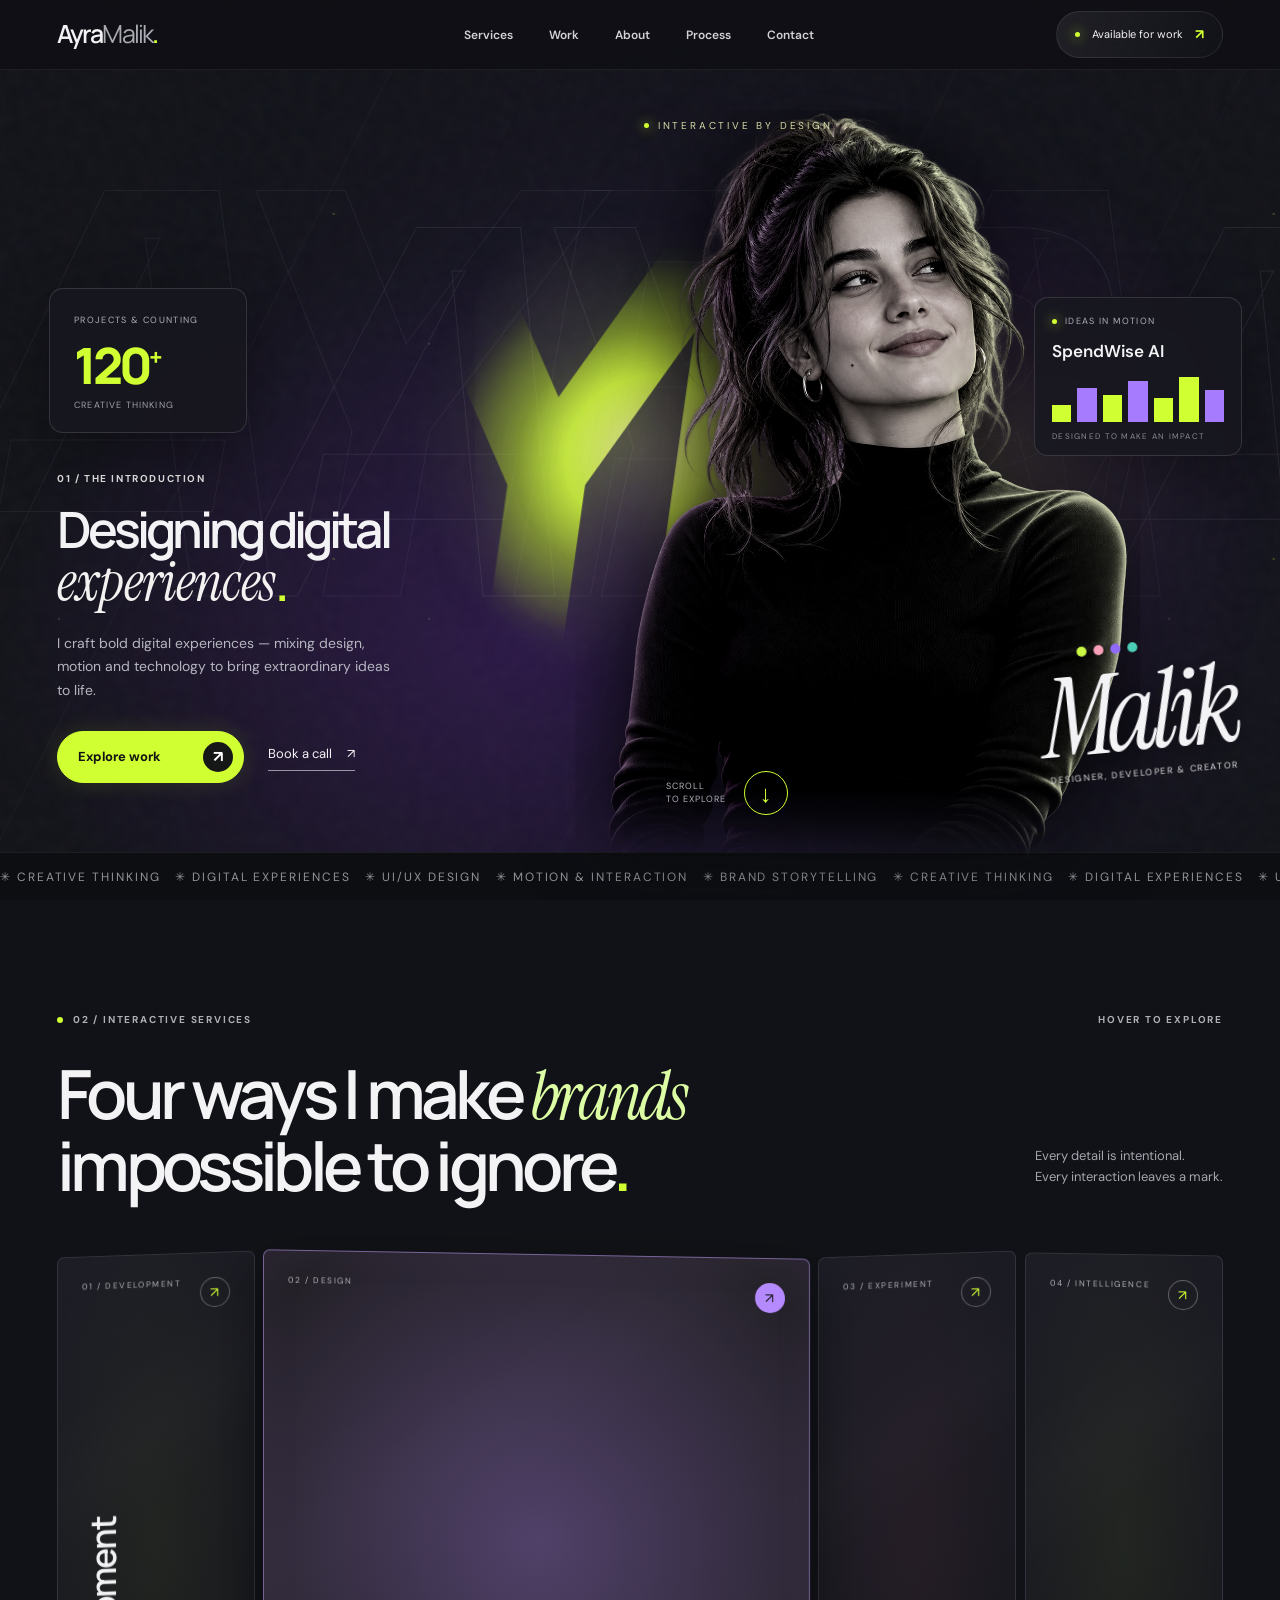
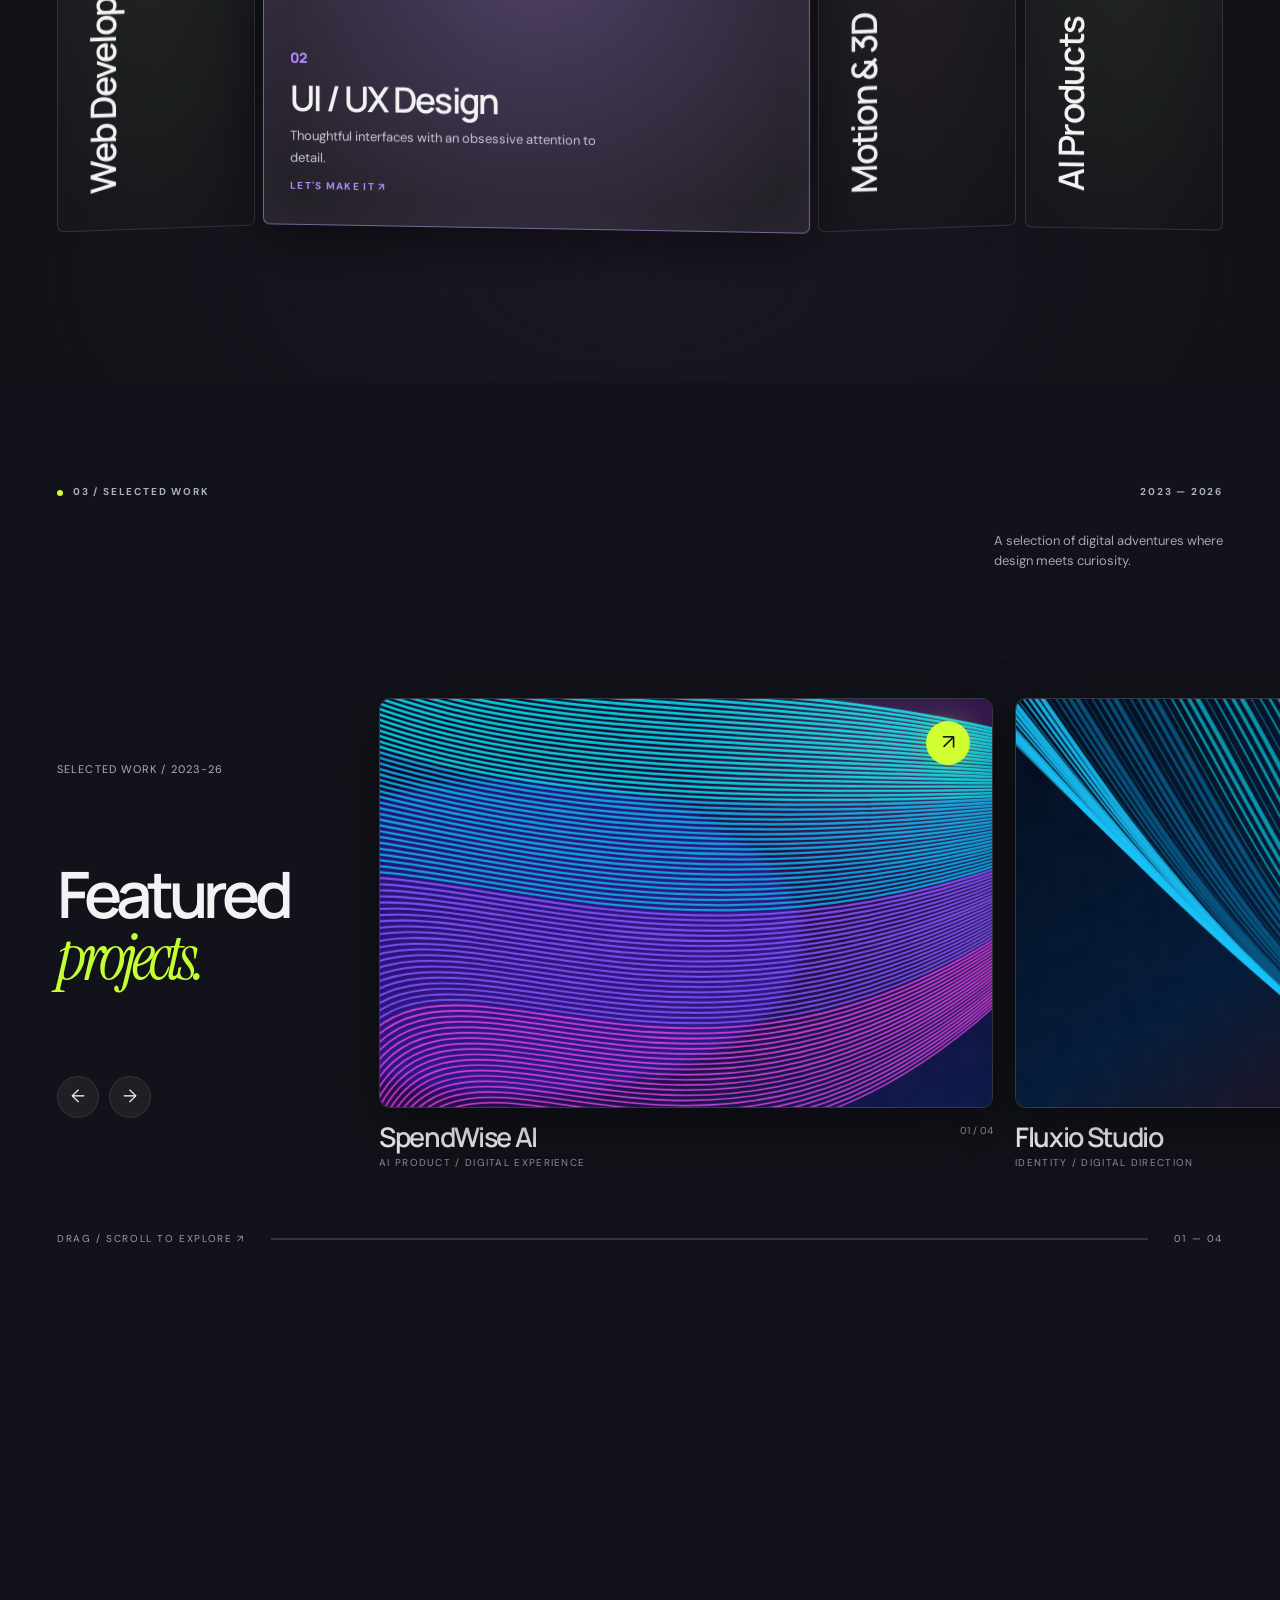
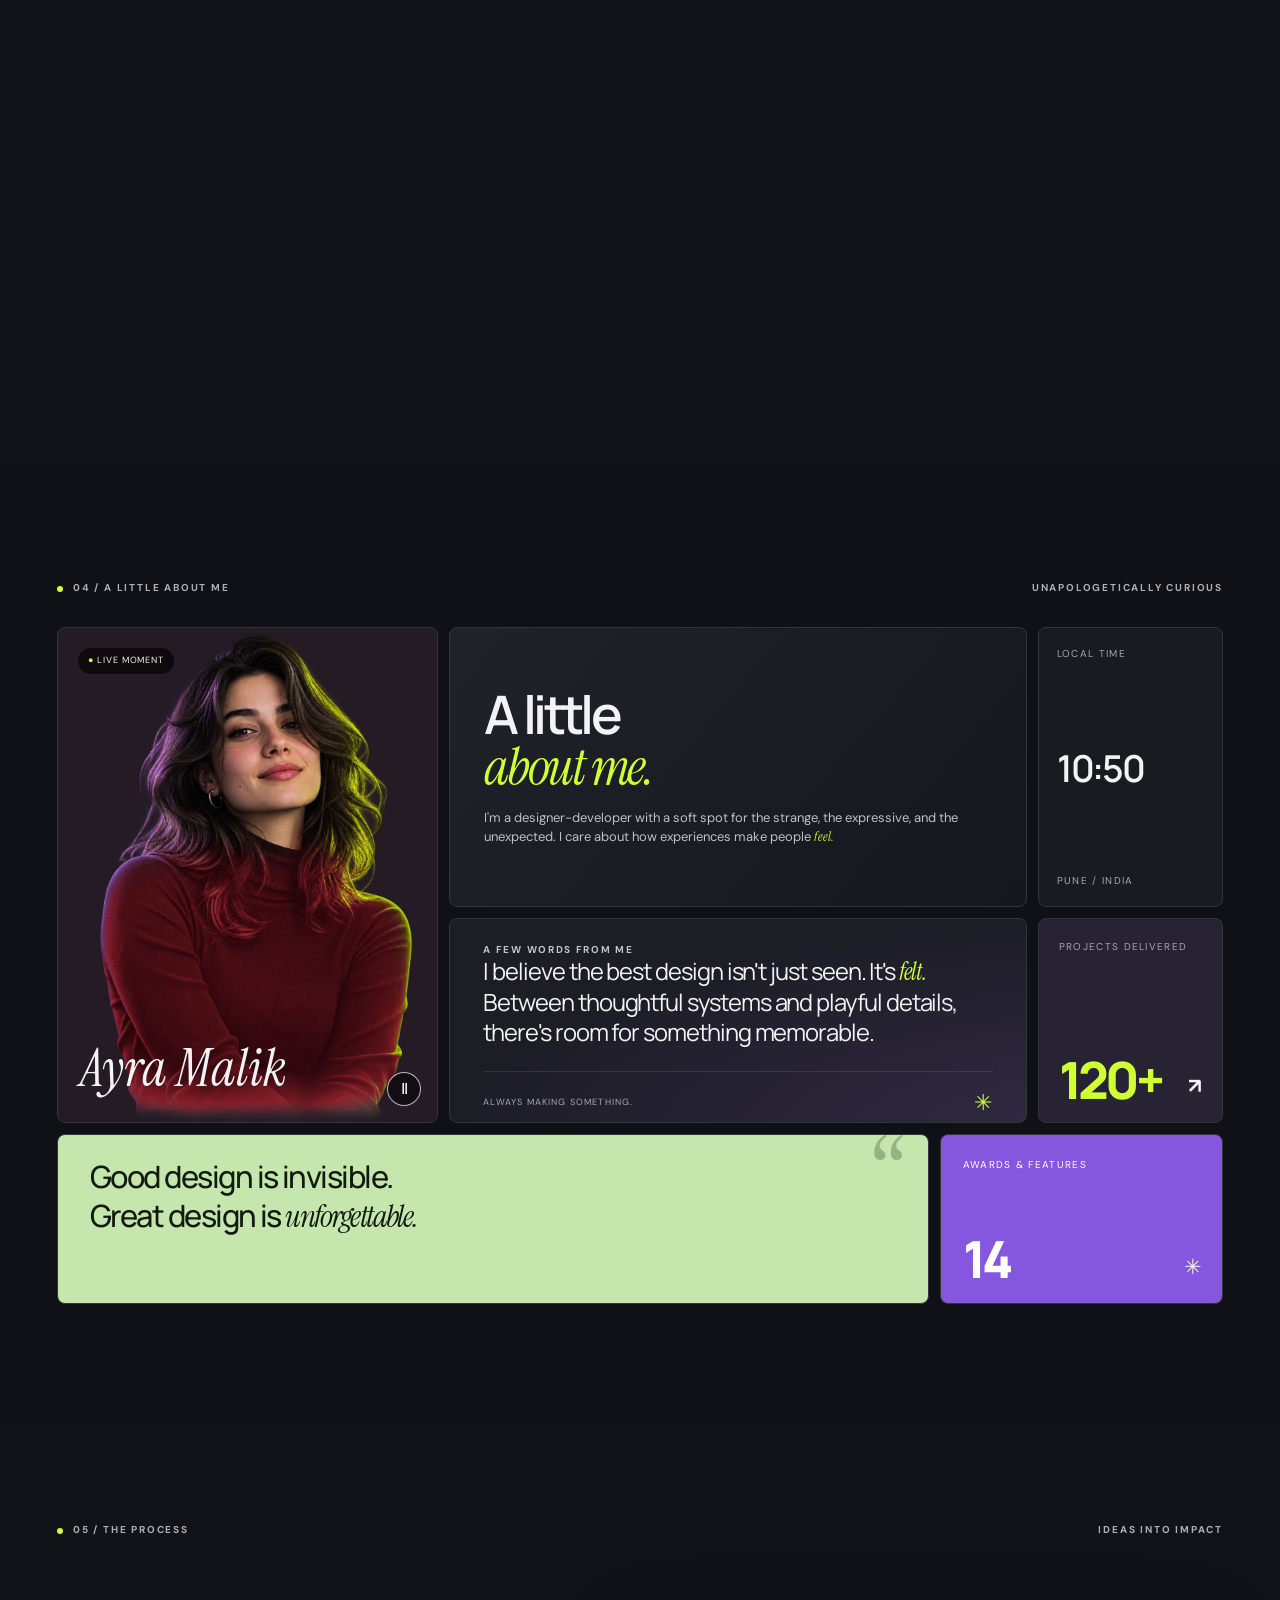
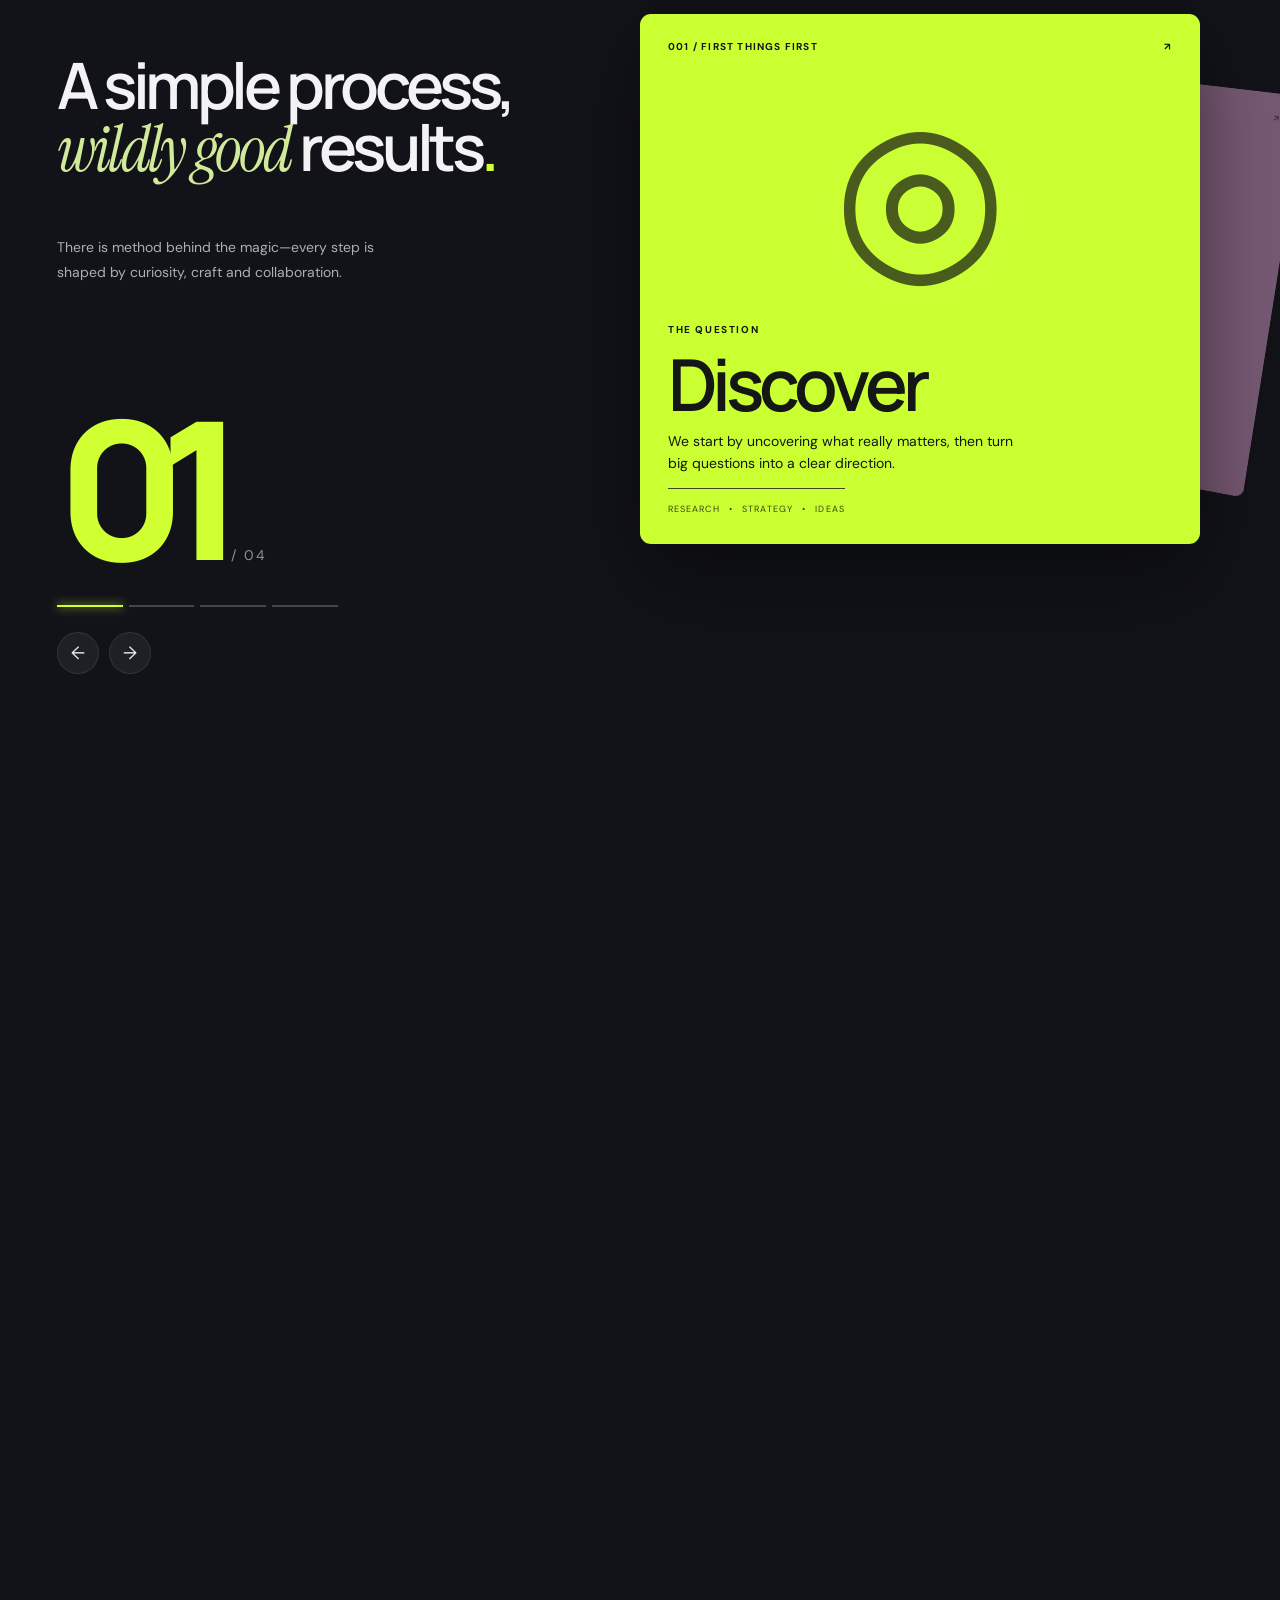
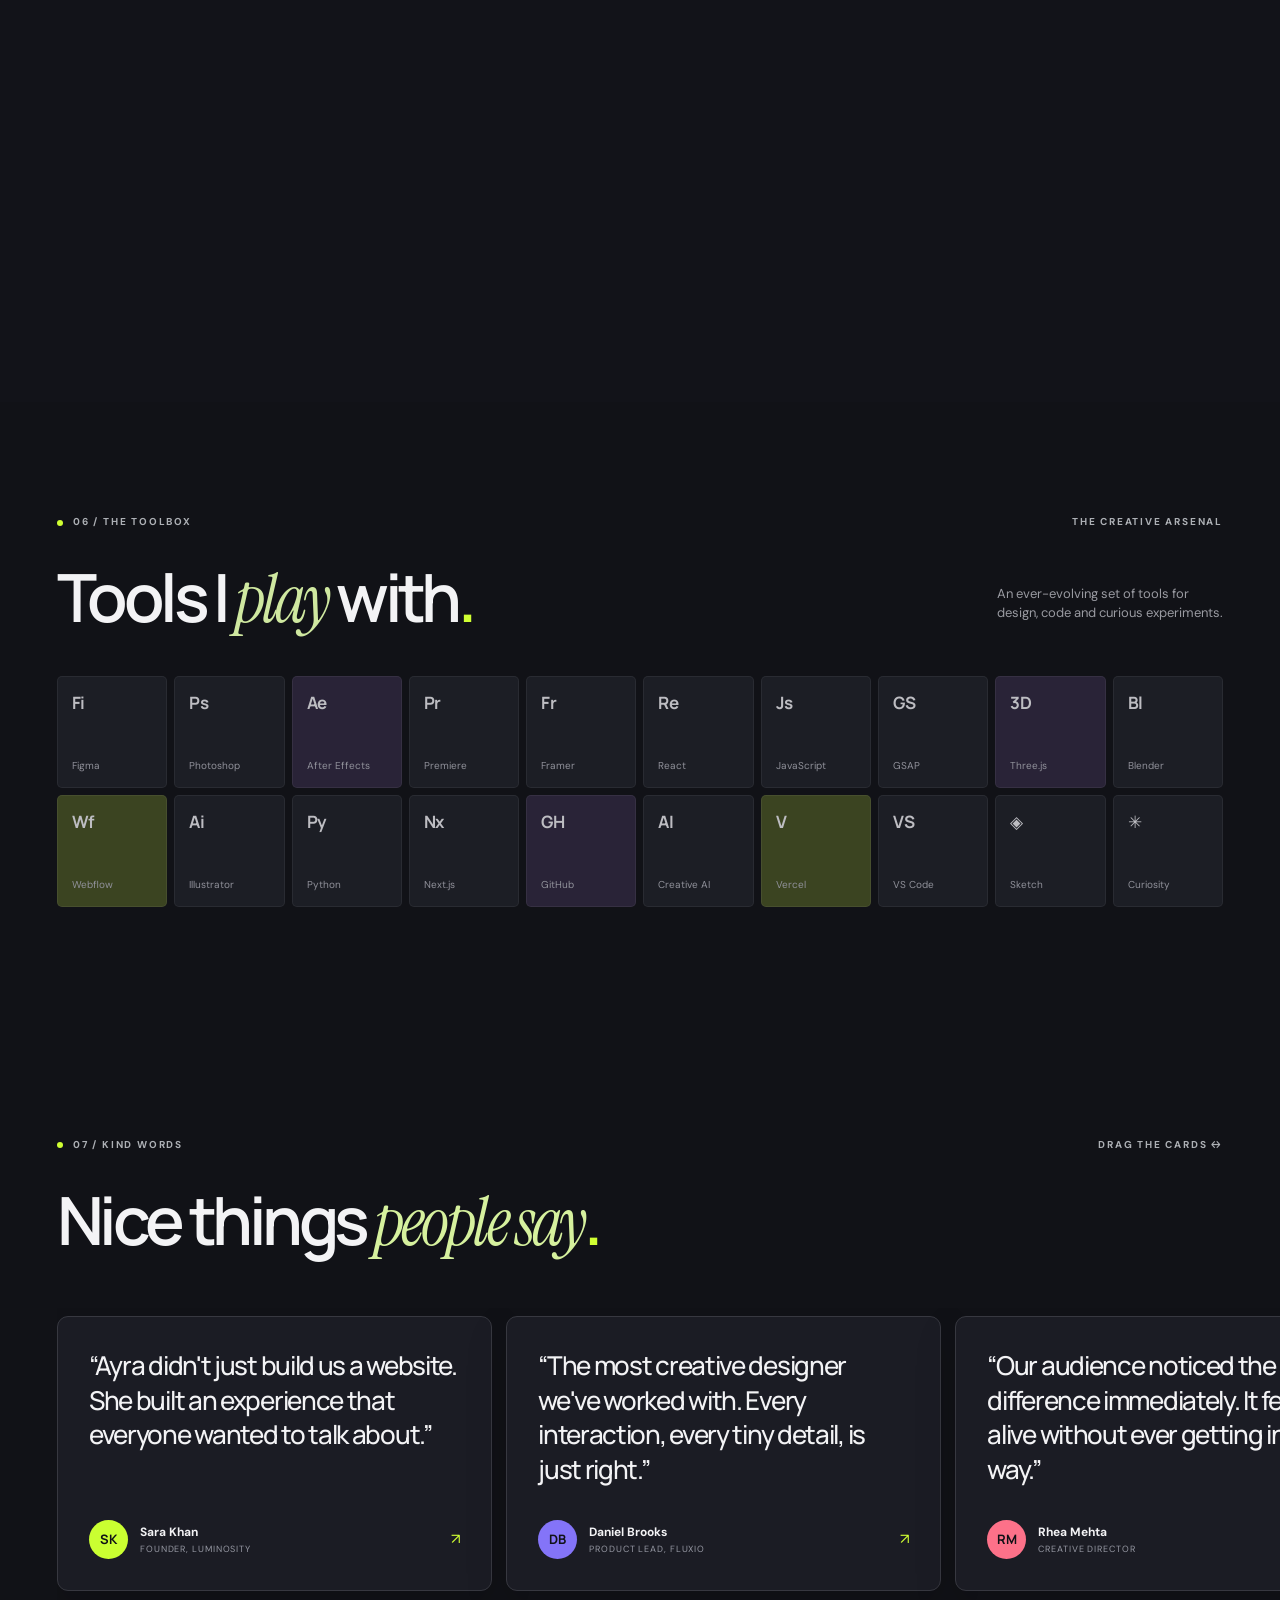
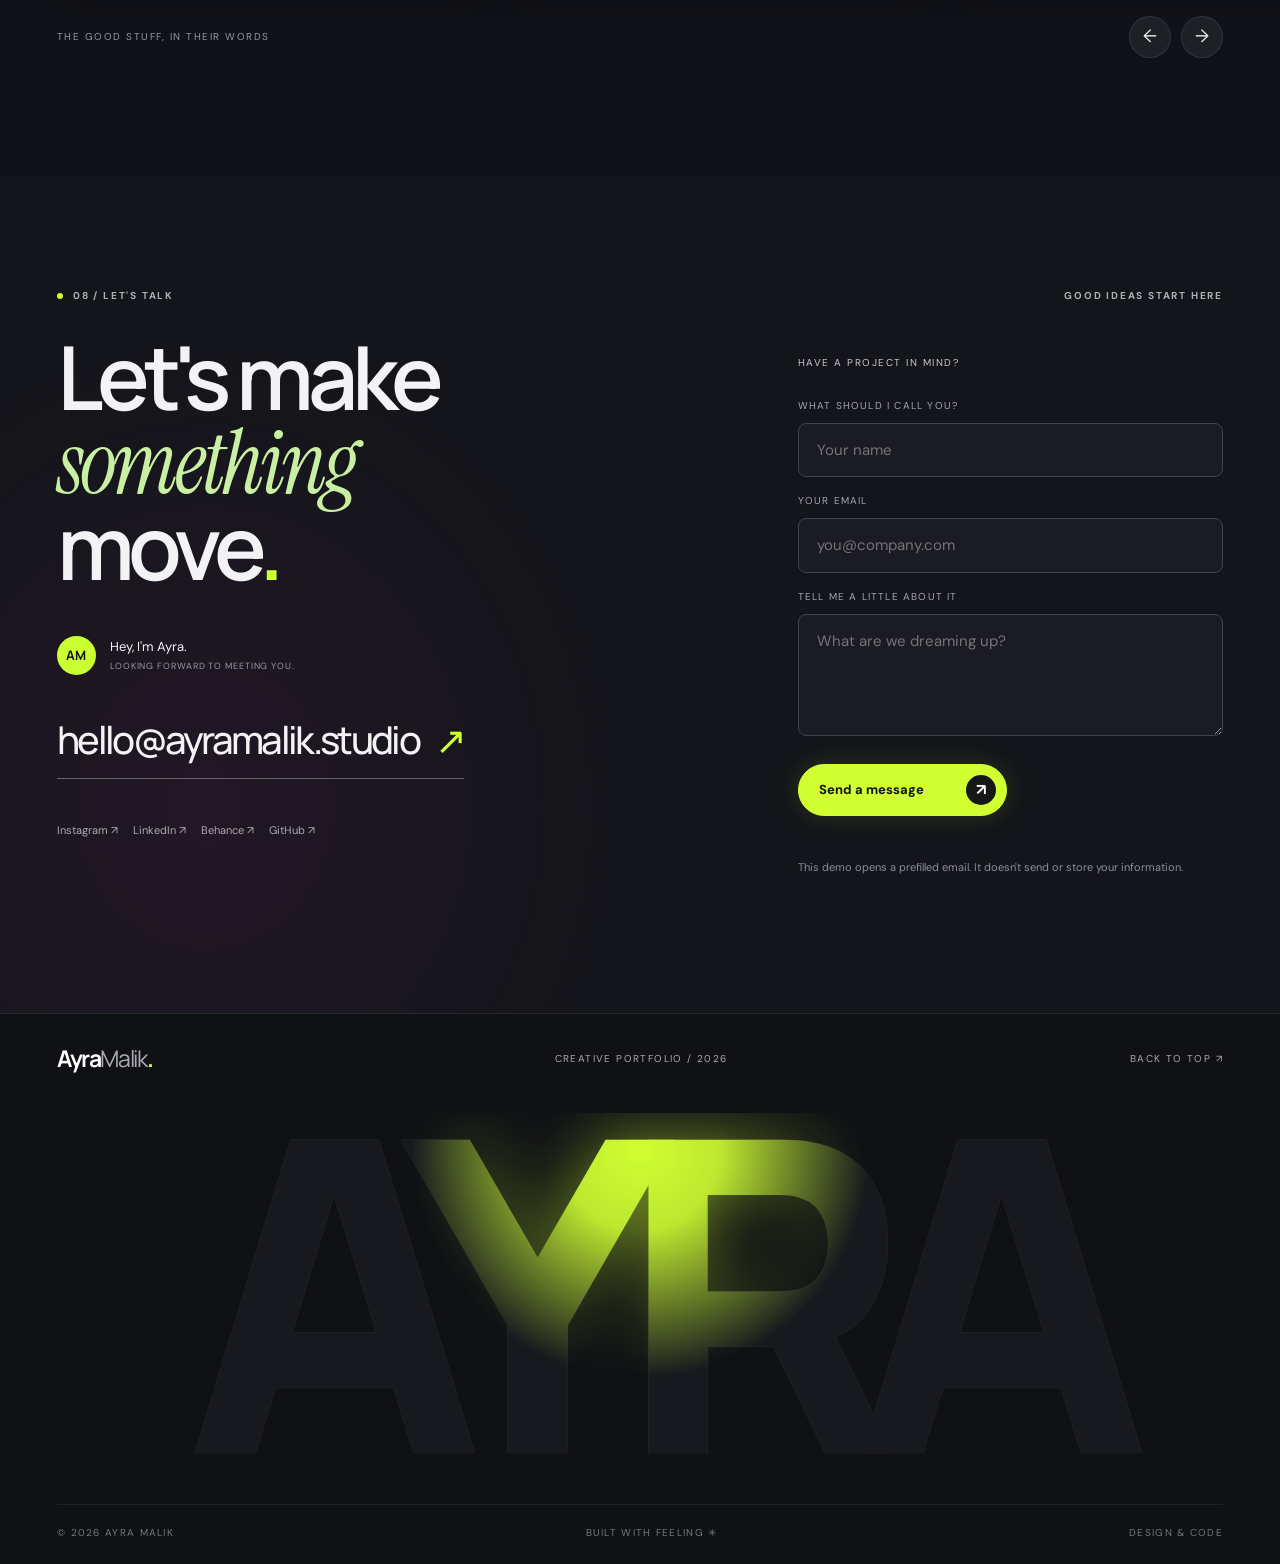
==== commit d28e8cb7: "Make intro skip accessible and prioritize the hero portrait resource" ====
--- a/index.html
+++ b/index.html
@@ -9,7 +9,7 @@
 <script defer src="app.js"></script>
 <script defer src="fidelity.js"></script>
 </head><body>
-<div class="intro" id="intro" aria-hidden="true"><div class="intro-slants"></div><div class="intro-word" aria-label="AYRA"><span>A</span><span>Y</span><span>R</span><span>A</span></div><small>DESIGN WITH INTENTION / PORTFOLIO 2026</small><button class="skip-intro" tabindex="-1" type="button">SKIP INTRO ↗</button></div>
+<div class="intro" id="intro" role="region" aria-label="Intro animation"><div class="intro-slants"></div><div class="intro-word" aria-label="AYRA"><span>A</span><span>Y</span><span>R</span><span>A</span></div><small>DESIGN WITH INTENTION / PORTFOLIO 2026</small><button class="skip-intro" type="button" aria-label="Skip opening animation">SKIP INTRO ↗</button></div>
 <div class="cursor-ring" id="cursor-ring" aria-hidden="true"></div><div class="cursor-dot" id="cursor-dot" aria-hidden="true"></div>
 <div class="site-progress" aria-hidden="true"><span></span></div>
 <header class="site-header" id="top"><a href="#top" class="brand" aria-label="Ayra Malik home">Ayra<span>Malik</span><i>.</i></a><nav aria-label="Main navigation" id="main-nav"><a href="#services">Services</a><a href="#work">Work</a><a href="#about">About</a><a href="#process">Process</a><a href="#contact">Contact</a></nav><a href="#contact" class="availability magnetic"><span class="status-dot"></span>Available for work <b>↗</b></a><button id="menu-toggle" class="menu-toggle" type="button" aria-controls="main-nav" aria-expanded="false" aria-label="Open navigation"><span></span><span></span></button></header>
@@ -18,7 +18,7 @@
  <div class="hero-grid"></div><div class="hero-noise"></div><div class="hero-purple"></div><div class="hero-halo" aria-hidden="true"></div><div class="hero-wire hero-wire-a" aria-hidden="true">AYRA</div><div class="hero-outline" aria-hidden="true">AYRA</div>
  <div class="hero-label"><span class="status-dot"></span> INTERACTIVE BY DESIGN</div>
  <div class="hero-big" id="hero-big" aria-hidden="true">AYRA</div>
- <div class="hero-portrait-wrap" id="hero-portrait-wrap"><div class="hero-portrait-glow"></div><div class="hero-portrait-depth" id="hero-portrait-depth"><img src="assets/hero-portrait.webp" width="1086" height="1448" alt="Creative designer Ayra, portrait with dark clothing and wavy hair" class="hero-portrait" decoding="async"><img src="assets/eyes-left.webp" width="1086" height="1448" class="hero-portrait eye-overlay" data-gaze="left" alt="" aria-hidden="true" decoding="async"><img src="assets/eyes-right.webp" width="1086" height="1448" class="hero-portrait eye-overlay" data-gaze="right" alt="" aria-hidden="true" decoding="async"><img src="assets/eyes-up.webp" width="1086" height="1448" class="hero-portrait eye-overlay" data-gaze="up" alt="" aria-hidden="true" decoding="async"><img src="assets/eyes-down.webp" width="1086" height="1448" class="hero-portrait eye-overlay" data-gaze="down" alt="" aria-hidden="true" decoding="async"></div><div class="hero-portrait-sheen"></div><span class="face-light" aria-hidden="true"></span></div>
+ <div class="hero-portrait-wrap" id="hero-portrait-wrap"><div class="hero-portrait-glow"></div><div class="hero-portrait-depth" id="hero-portrait-depth"><img src="assets/hero-portrait.webp" width="1086" height="1448" alt="Creative designer Ayra, portrait with dark clothing and wavy hair" class="hero-portrait" decoding="async" fetchpriority="high"><img src="assets/eyes-left.webp" width="1086" height="1448" class="hero-portrait eye-overlay" data-gaze="left" alt="" aria-hidden="true" decoding="async"><img src="assets/eyes-right.webp" width="1086" height="1448" class="hero-portrait eye-overlay" data-gaze="right" alt="" aria-hidden="true" decoding="async"><img src="assets/eyes-up.webp" width="1086" height="1448" class="hero-portrait eye-overlay" data-gaze="up" alt="" aria-hidden="true" decoding="async"><img src="assets/eyes-down.webp" width="1086" height="1448" class="hero-portrait eye-overlay" data-gaze="down" alt="" aria-hidden="true" decoding="async"></div><div class="hero-portrait-sheen"></div><span class="face-light" aria-hidden="true"></span></div>
  <div class="hero-float-card metrics-card" data-depth=".2"><small>PROJECTS & COUNTING</small><strong><span id="metric-counter">120</span><sup>+</sup></strong><span>CREATIVE THINKING</span></div>
  <div class="hero-float-card graph-card" data-depth="-.12"><small><span class="status-dot"></span> IDEAS IN MOTION</small><strong>SpendWise AI</strong><div class="bar-graph" aria-hidden="true"><span></span><span></span><span></span><span></span><span></span><span></span><span></span></div><p>DESIGNED TO MAKE AN IMPACT</p></div>
  <div class="hero-content"><span class="mini-index">01 / THE INTRODUCTION</span><h1 id="hero-title">Designing digital<br><em>experiences</em><span class="acid">.</span></h1><p>I craft bold digital experiences — mixing design, motion and technology to bring extraordinary ideas to life.</p><div class="hero-actions"><a class="button-acid magnetic" href="#work">Explore work <span>↗</span></a><a href="#contact" class="link-line magnetic">Book a call <b>↗</b></a></div></div>
--- a/fidelity.css
+++ b/fidelity.css
@@ -60,3 +60,38 @@
 .process-right{transform:translateY(-43px)}
 }
 @media(min-width:801px) and (max-height:810px){.process-right{transform:translateY(-29px)}}
+
+/* Portrait pointer fidelity: position-matched color light, clipped to the actual
+   transparent portrait silhouette. No color leaks into the hero background. */
+.hero-portrait-depth{isolation:isolate;transform-style:preserve-3d}
+.hero-portrait-depth::after,
+.hero-portrait-depth::before{
+ content:"";position:absolute;left:50%;top:0;height:100%;width:auto;
+ aspect-ratio:1086/1448;transform:translateX(-50%);pointer-events:none;
+ -webkit-mask-image:url("assets/hero-portrait.webp");mask-image:url("assets/hero-portrait.webp");
+ -webkit-mask-position:center;mask-position:center;
+ -webkit-mask-repeat:no-repeat;mask-repeat:no-repeat;
+ -webkit-mask-size:contain;mask-size:contain;
+ opacity:var(--color-intensity,0);
+}
+.hero-portrait-depth::after{
+ z-index:4;
+ background:
+ radial-gradient(ellipse 30% 29% at var(--color-x,50%) var(--color-y,35%),rgba(254,244,83,.96),rgba(255,90,150,.84) 47%,transparent 100%),
+ conic-gradient(from 70deg at var(--color-x,50%) var(--color-y,35%),#a6f628,#67d9ff,#fa5cd0,#fcad63,#b6fb40,#a6f628);
+ mix-blend-mode:color;
+}
+.hero-portrait-depth::before{
+ z-index:5;
+ background:radial-gradient(ellipse 19% 24% at var(--color-x,50%) var(--color-y,35%),rgba(247,255,183,.48),rgba(209,255,96,.1) 63%,transparent 100%);
+ mix-blend-mode:screen;
+}
+.hero-portrait-depth .eye-overlay{z-index:3}
+.hero-portrait-glow{transition:opacity .25s ease}
+.hero-portrait-wrap:has(.hero-portrait-depth[style*="--color-intensity"]) .hero-portrait-sheen{mix-blend-mode:screen}
+@media (hover:none),(pointer:coarse){
+ .hero-portrait-depth::before,.hero-portrait-depth::after{display:none}
+}
+@media (prefers-reduced-motion:reduce){
+ .hero-portrait-depth::before,.hero-portrait-depth::after{display:none}
+}
